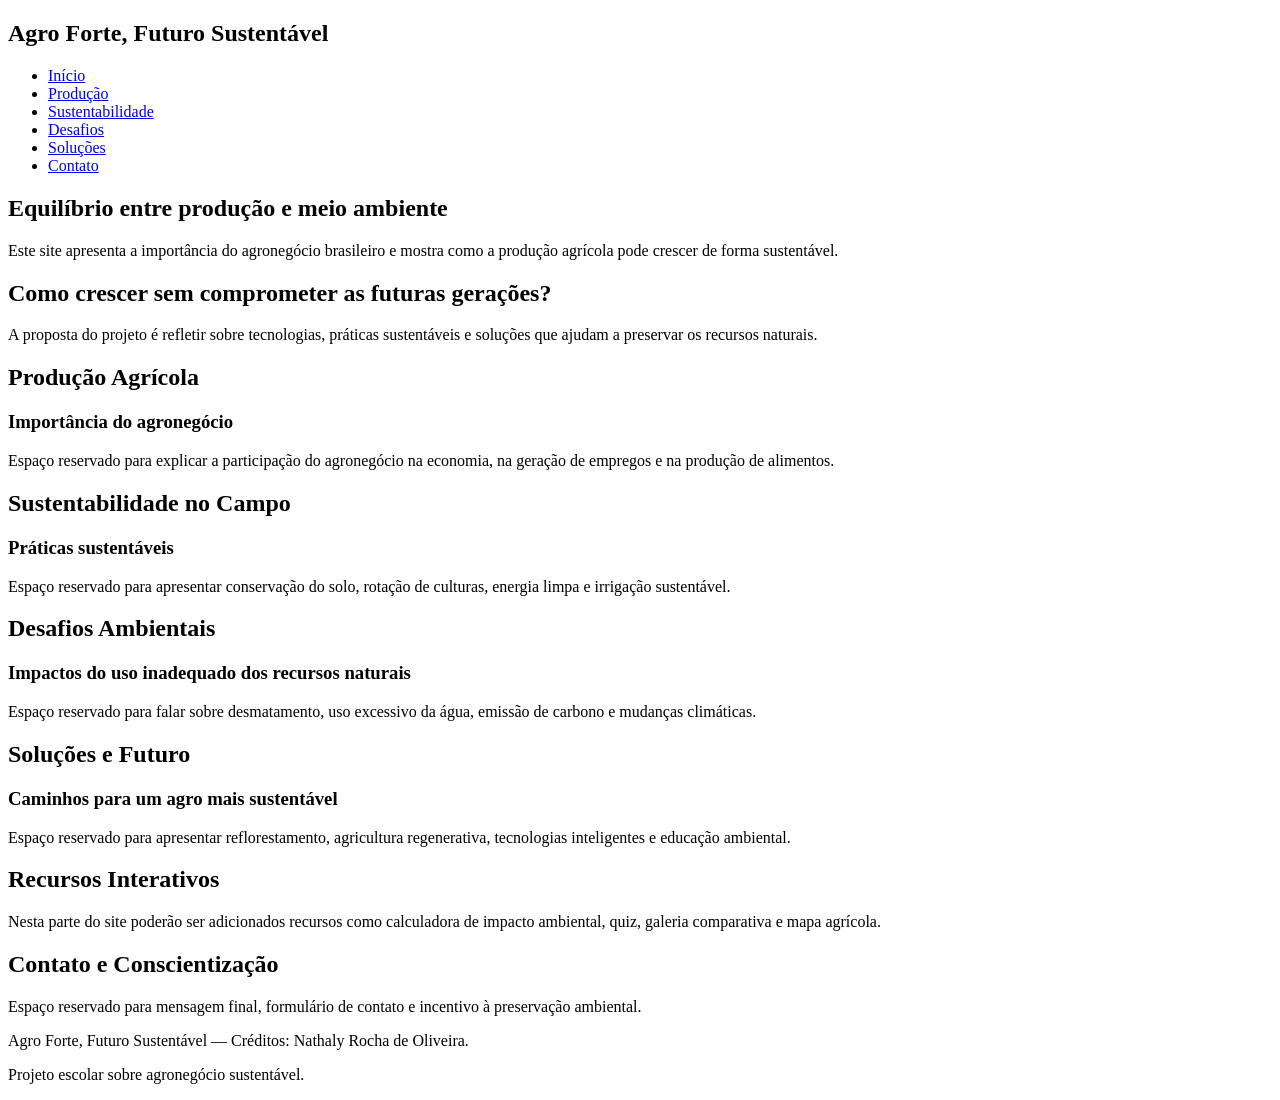
==== index.html @ 98f18064 "Projeto Agrinho 2026" ====
<!DOCTYPE html>
<html lang="pt-BR">
<head>
  <meta charset="UTF-8" />
  <meta name="viewport" content="width=device-width, initial-scale=1.0" />
  <meta name="description" content="Site educativo sobre agronegócio sustentável, produção agrícola e preservação ambiental." />
  <title>Agro Forte, Futuro Sustentável</title>
</head>
<body>
  <header>
    <nav>
      <h1>Agro Forte, Futuro Sustentável</h1>

      <ul>
        <li><a href="#inicio">Início</a></li>
        <li><a href="#producao">Produção</a></li>
        <li><a href="#sustentabilidade">Sustentabilidade</a></li>
        <li><a href="#desafios">Desafios</a></li>
        <li><a href="#solucoes">Soluções</a></li>
        <li><a href="#contato">Contato</a></li>
      </ul>
    </nav>
  </header>

  <main>
    <section id="inicio">
      <h2>Equilíbrio entre produção e meio ambiente</h2>
      <p>
        Este site apresenta a importância do agronegócio brasileiro e mostra como a produção agrícola pode crescer de forma sustentável.
      </p>
    </section>

    <section id="pergunta-norteadora">
      <h2>Como crescer sem comprometer as futuras gerações?</h2>
      <p>
        A proposta do projeto é refletir sobre tecnologias, práticas sustentáveis e soluções que ajudam a preservar os recursos naturais.
      </p>
    </section>

    <section id="producao">
      <h2>Produção Agrícola</h2>
      <article>
        <h3>Importância do agronegócio</h3>
        <p>
          Espaço reservado para explicar a participação do agronegócio na economia, na geração de empregos e na produção de alimentos.
        </p>
      </article>
    </section>

    <section id="sustentabilidade">
      <h2>Sustentabilidade no Campo</h2>
      <article>
        <h3>Práticas sustentáveis</h3>
        <p>
          Espaço reservado para apresentar conservação do solo, rotação de culturas, energia limpa e irrigação sustentável.
        </p>
      </article>
    </section>

    <section id="desafios">
      <h2>Desafios Ambientais</h2>
      <article>
        <h3>Impactos do uso inadequado dos recursos naturais</h3>
        <p>
          Espaço reservado para falar sobre desmatamento, uso excessivo da água, emissão de carbono e mudanças climáticas.
        </p>
      </article>
    </section>

    <section id="solucoes">
      <h2>Soluções e Futuro</h2>
      <article>
        <h3>Caminhos para um agro mais sustentável</h3>
        <p>
          Espaço reservado para apresentar reflorestamento, agricultura regenerativa, tecnologias inteligentes e educação ambiental.
        </p>
      </article>
    </section>

    <section id="interatividade">
      <h2>Recursos Interativos</h2>
      <p>
        Nesta parte do site poderão ser adicionados recursos como calculadora de impacto ambiental, quiz, galeria comparativa e mapa agrícola.
      </p>
    </section>

    <section id="contato">
      <h2>Contato e Conscientização</h2>
      <p>
        Espaço reservado para mensagem final, formulário de contato e incentivo à preservação ambiental.
      </p>
    </section>
  </main>

  <footer>
    <p>Agro Forte, Futuro Sustentável — Créditos: Nathaly Rocha de Oliveira.</p>
    <p>Projeto escolar sobre agronegócio sustentável.</p>
  </footer>
</body>
</html>
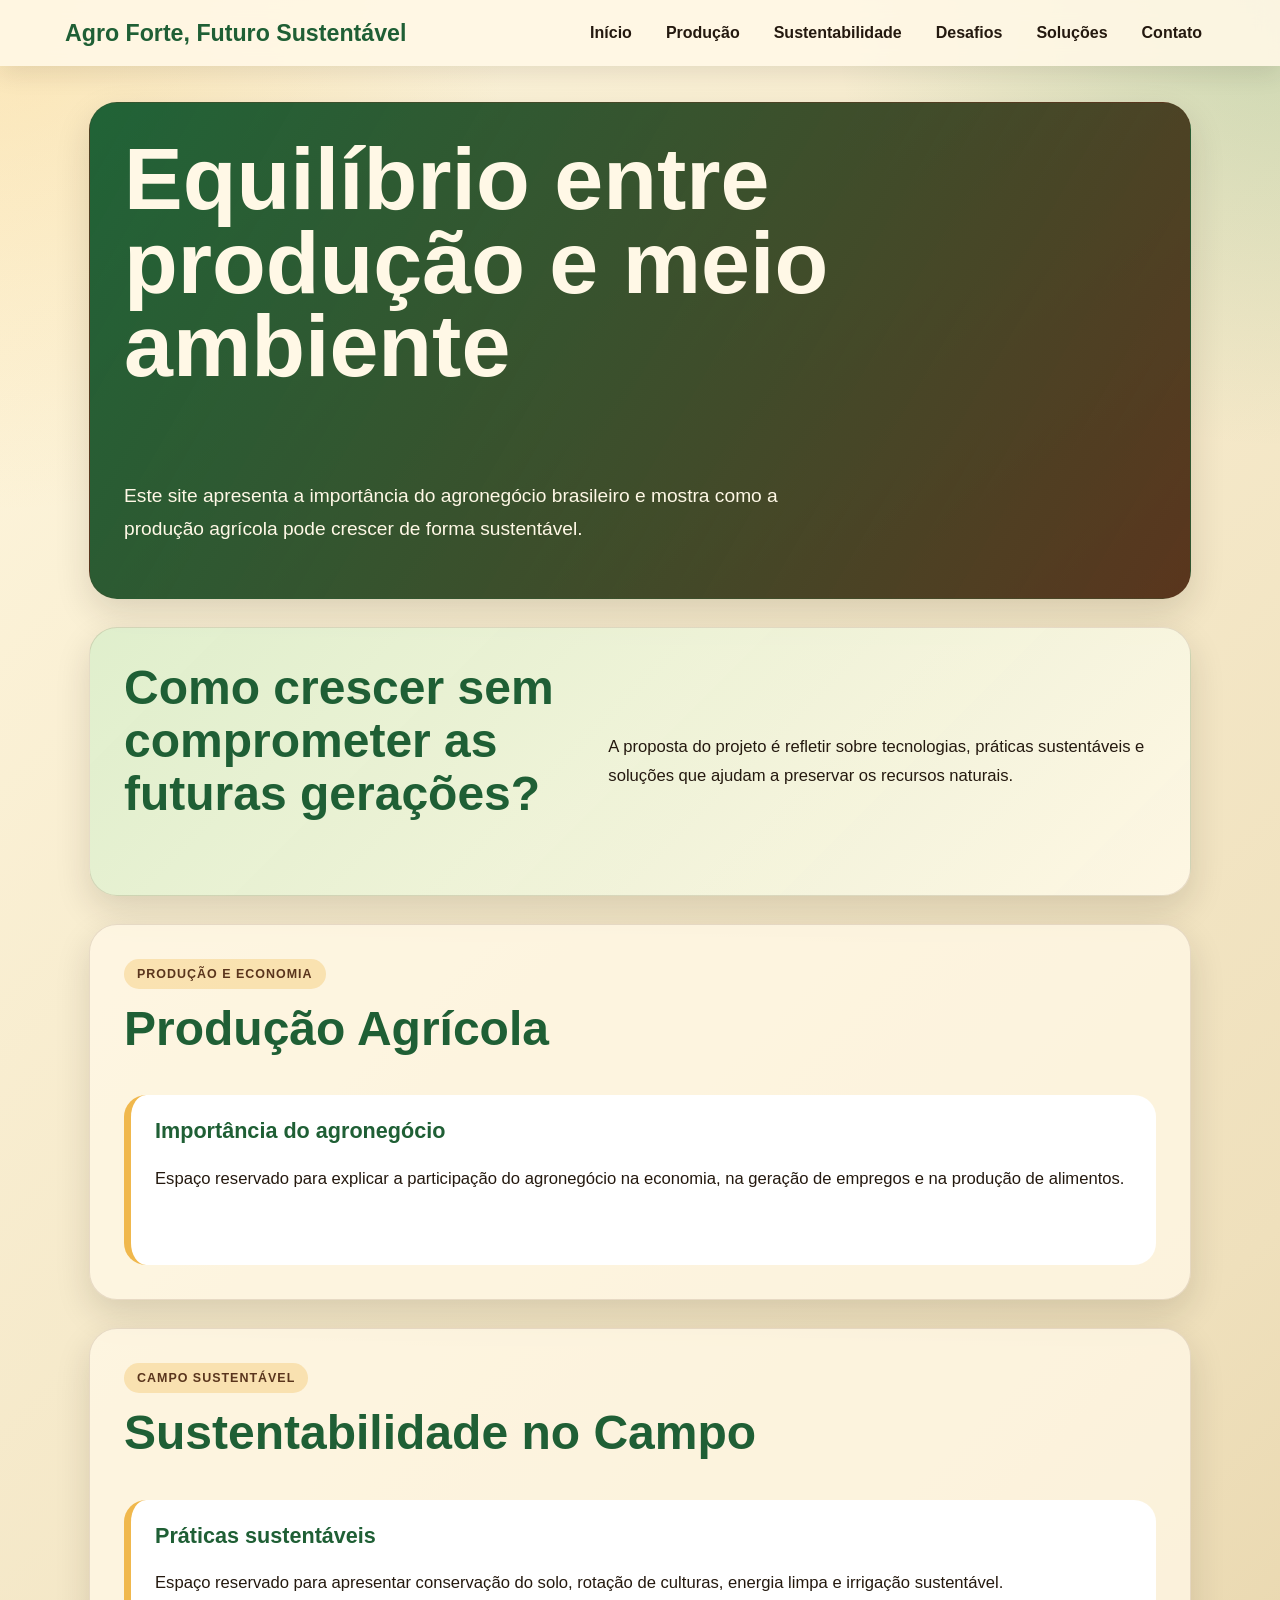
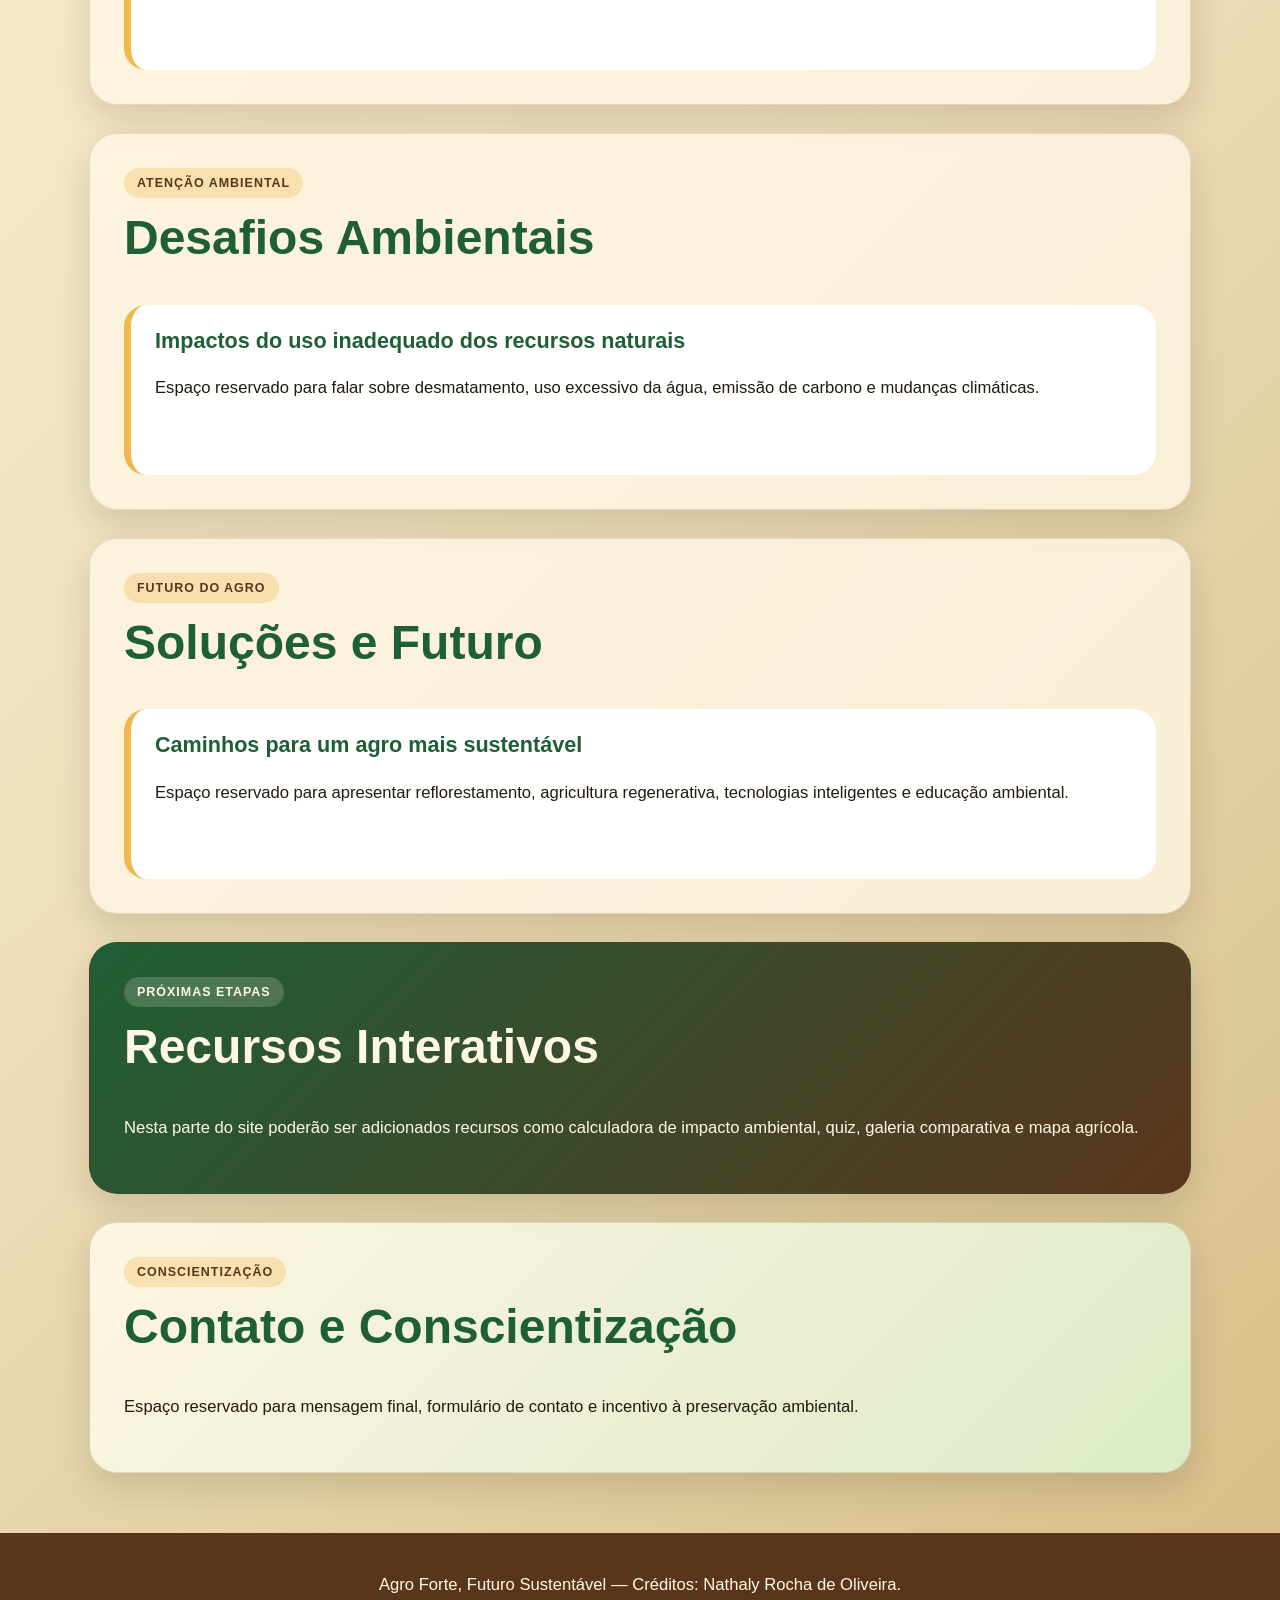
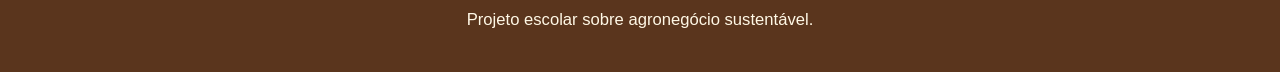
==== commit f03a9bd8: "Projeto Agrinho 2026" ====
--- a/index.html
+++ b/index.html
@@ -5,6 +5,7 @@
   <meta name="viewport" content="width=device-width, initial-scale=1.0" />
   <meta name="description" content="Site educativo sobre agronegócio sustentável, produção agrícola e preservação ambiental." />
   <title>Agro Forte, Futuro Sustentável</title>
+  <link rel="stylesheet" href="style.css" />
 </head>
 <body>
   <header>
--- a/style.css
+++ b/style.css
@@ -0,0 +1,310 @@
+* {
+  box-sizing: border-box;
+}
+
+:root {
+  --verde-escuro: #1f5f35;
+  --verde: #2f8f4e;
+  --verde-claro: #dceecb;
+  --marrom: #5a351d;
+  --terra: #d8bd88;
+  --amarelo: #f0b84d;
+  --creme: #fff8e6;
+  --texto: #24190f;
+  --branco: #ffffff;
+  --sombra: 0 14px 35px rgba(36, 25, 15, 0.14);
+}
+
+html {
+  scroll-behavior: smooth;
+}
+
+body {
+  margin: 0;
+  color: var(--texto);
+  font-family: Arial, Helvetica, sans-serif;
+  background:
+    radial-gradient(circle at top left, rgba(240, 184, 77, 0.28), transparent 32rem),
+    radial-gradient(circle at top right, rgba(47, 143, 78, 0.22), transparent 28rem),
+    linear-gradient(135deg, #fff7df 0%, #efe0bc 55%, #d7bd86 100%);
+}
+
+header {
+  position: sticky;
+  top: 0;
+  z-index: 10;
+  padding: 14px 24px;
+  background: rgba(255, 248, 230, 0.9);
+  backdrop-filter: blur(10px);
+  box-shadow: 0 8px 24px rgba(36, 25, 15, 0.1);
+}
+
+nav {
+  max-width: 1150px;
+  margin: 0 auto;
+  display: flex;
+  align-items: center;
+  justify-content: space-between;
+  gap: 24px;
+}
+
+nav h1 {
+  margin: 0;
+  color: var(--verde-escuro);
+  font-size: 1.45rem;
+}
+
+nav ul {
+  display: flex;
+  flex-wrap: wrap;
+  justify-content: flex-end;
+  gap: 8px;
+  margin: 0;
+  padding: 0;
+  list-style: none;
+}
+
+nav a {
+  display: inline-block;
+  padding: 10px 13px;
+  color: var(--texto);
+  text-decoration: none;
+  font-weight: 700;
+  border-radius: 999px;
+  transition: 0.2s ease;
+}
+
+nav a:hover,
+nav a:focus {
+  color: var(--creme);
+  background: var(--verde-escuro);
+}
+
+main {
+  max-width: 1150px;
+  margin: 0 auto;
+  padding: 36px 24px 0;
+}
+
+section {
+  margin-bottom: 28px;
+  padding: 34px;
+  border: 1px solid rgba(90, 53, 29, 0.14);
+  border-radius: 28px;
+  background: rgba(255, 248, 230, 0.78);
+  box-shadow: var(--sombra);
+}
+
+section:first-child {
+  min-height: 430px;
+  display: grid;
+  align-content: center;
+  color: var(--creme);
+  background:
+    linear-gradient(120deg, rgba(31, 95, 53, 0.92), rgba(90, 53, 29, 0.75)),
+    linear-gradient(135deg, var(--verde), var(--marrom));
+  overflow: hidden;
+}
+
+section:first-child h2 {
+  max-width: 760px;
+  font-size: clamp(2.5rem, 7vw, 5.5rem);
+  line-height: 0.95;
+}
+
+section:first-child p {
+  max-width: 680px;
+  font-size: 1.2rem;
+}
+
+h2,
+h3 {
+  margin-top: 0;
+  color: var(--verde-escuro);
+  line-height: 1.1;
+}
+
+section:first-child h2,
+section:first-child h3 {
+  color: var(--creme);
+}
+
+h2 {
+  font-size: clamp(1.8rem, 4vw, 3rem);
+}
+
+h3 {
+  font-size: 1.35rem;
+}
+
+p {
+  line-height: 1.7;
+  font-size: 1.04rem;
+}
+
+article {
+  margin-top: 18px;
+  padding: 24px;
+  border-left: 7px solid var(--amarelo);
+  border-radius: 22px;
+  background: var(--branco);
+}
+
+#pergunta-norteadora {
+  display: grid;
+  grid-template-columns: 1fr 1.2fr;
+  gap: 28px;
+  align-items: center;
+  background: linear-gradient(135deg, rgba(220, 238, 203, 0.9), rgba(255, 248, 230, 0.92));
+}
+
+#producao,
+#sustentabilidade,
+#desafios,
+#solucoes,
+#interatividade,
+#contato {
+  position: relative;
+}
+
+#producao::before,
+#sustentabilidade::before,
+#desafios::before,
+#solucoes::before,
+#interatividade::before,
+#contato::before {
+  display: inline-block;
+  margin-bottom: 14px;
+  padding: 8px 13px;
+  color: var(--marrom);
+  background: rgba(240, 184, 77, 0.32);
+  border-radius: 999px;
+  font-size: 0.78rem;
+  font-weight: 800;
+  letter-spacing: 0.08em;
+  text-transform: uppercase;
+}
+
+#producao::before {
+  content: 'Produção e economia';
+}
+
+#sustentabilidade::before {
+  content: 'Campo sustentável';
+}
+
+#desafios::before {
+  content: 'Atenção ambiental';
+}
+
+#solucoes::before {
+  content: 'Futuro do agro';
+}
+
+#interatividade::before {
+  content: 'Próximas etapas';
+}
+
+#contato::before {
+  content: 'Conscientização';
+}
+
+#producao article,
+#sustentabilidade article,
+#desafios article,
+#solucoes article {
+  min-height: 170px;
+  transition: transform 0.2s ease, box-shadow 0.2s ease;
+}
+
+#producao article:hover,
+#sustentabilidade article:hover,
+#desafios article:hover,
+#solucoes article:hover {
+  transform: translateY(-5px);
+  box-shadow: 0 14px 28px rgba(36, 25, 15, 0.12);
+}
+
+#interatividade {
+  color: var(--creme);
+  background: linear-gradient(135deg, var(--verde-escuro), var(--marrom));
+}
+
+#interatividade h2,
+#interatividade::before {
+  color: var(--creme);
+}
+
+#interatividade::before {
+  background: rgba(255, 248, 230, 0.18);
+}
+
+#contato {
+  background: linear-gradient(135deg, rgba(255, 248, 230, 0.92), rgba(220, 238, 203, 0.92));
+}
+
+footer {
+  margin-top: 60px;
+  padding: 32px 20px;
+  color: var(--creme);
+  text-align: center;
+  background: var(--marrom);
+}
+
+footer p {
+  margin: 6px 0;
+}
+
+@media (max-width: 820px) {
+  header {
+    position: static;
+  }
+
+  nav {
+    align-items: flex-start;
+    flex-direction: column;
+  }
+
+  nav ul {
+    justify-content: flex-start;
+  }
+
+  main {
+    padding-inline: 16px;
+  }
+
+  section,
+  article {
+    padding: 24px;
+  }
+
+  #pergunta-norteadora {
+    grid-template-columns: 1fr;
+  }
+}
+
+@media (max-width: 520px) {
+  nav h1 {
+    font-size: 1.25rem;
+  }
+
+  nav ul {
+    display: grid;
+    width: 100%;
+    grid-template-columns: 1fr 1fr;
+  }
+
+  nav a {
+    width: 100%;
+    text-align: center;
+    background: rgba(47, 143, 78, 0.1);
+  }
+
+  section:first-child {
+    min-height: 360px;
+  }
+
+  section:first-child h2 {
+    font-size: 2.4rem;
+  }
+}
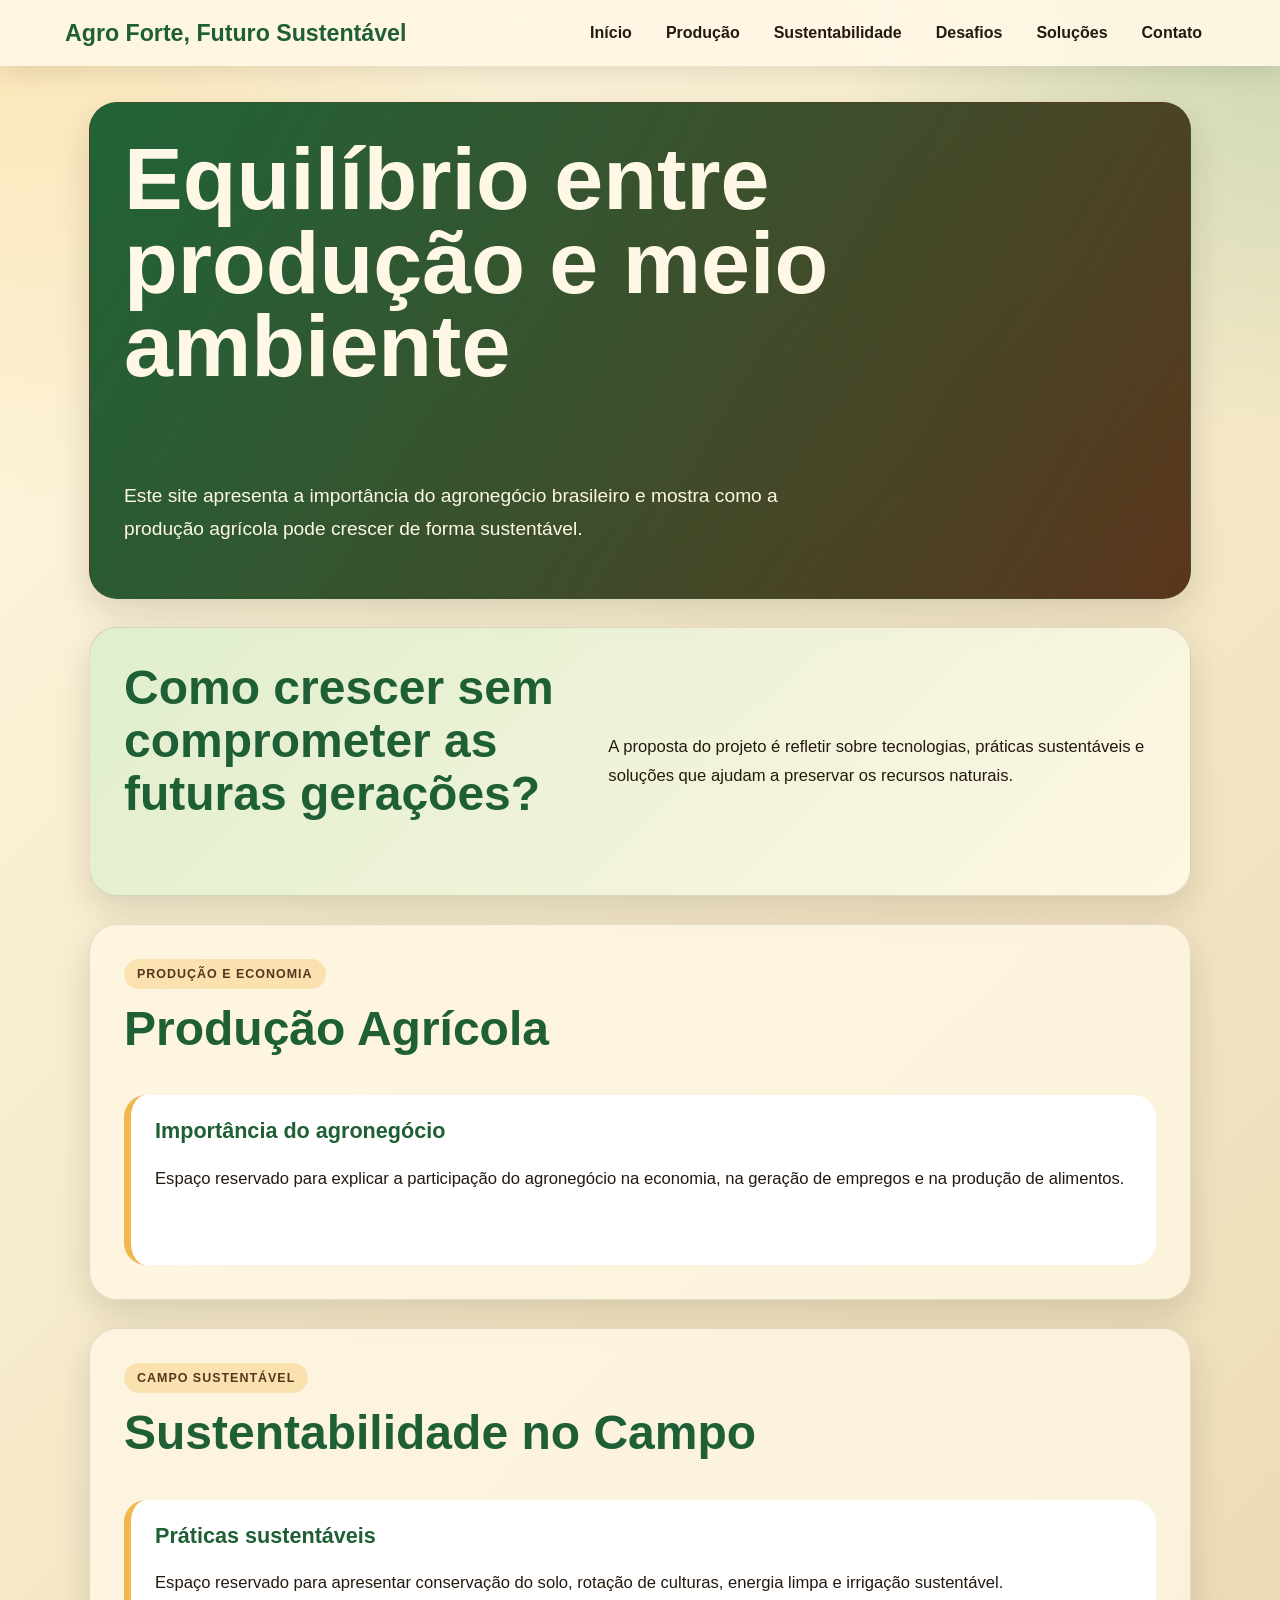
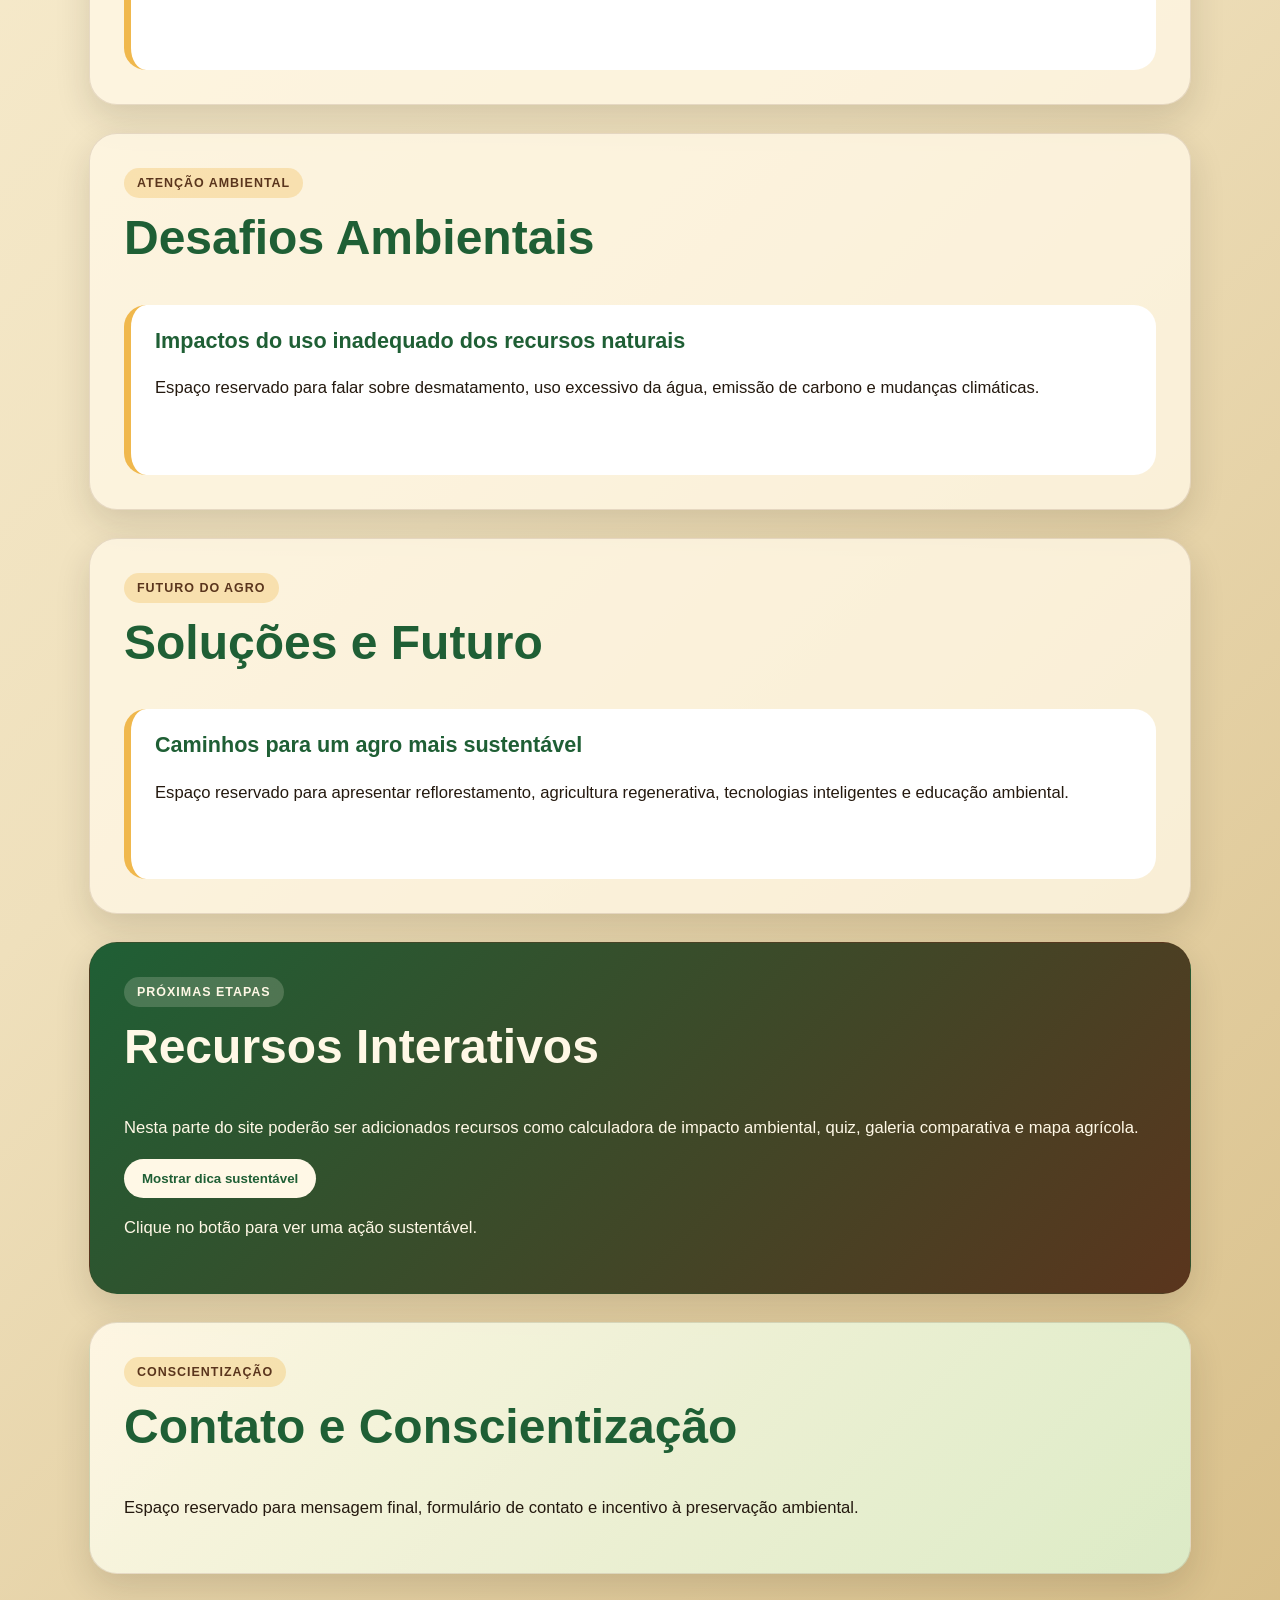
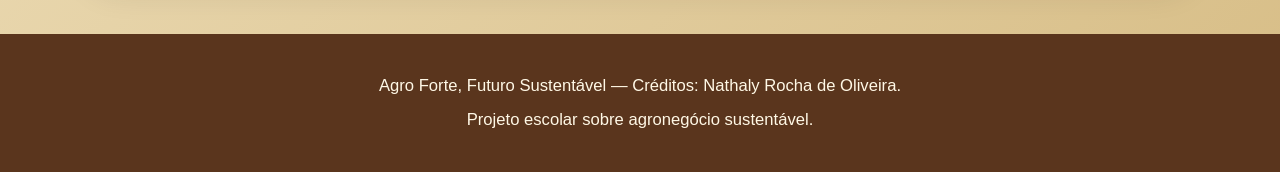
==== commit 3d8b6229: "Projeto Agrinho 2026" ====
--- a/index.html
+++ b/index.html
@@ -97,5 +97,6 @@
     <p>Agro Forte, Futuro Sustentável — Créditos: Nathaly Rocha de Oliveira.</p>
     <p>Projeto escolar sobre agronegócio sustentável.</p>
   </footer>
+  <script src="script.js"></script>
 </body>
 </html>
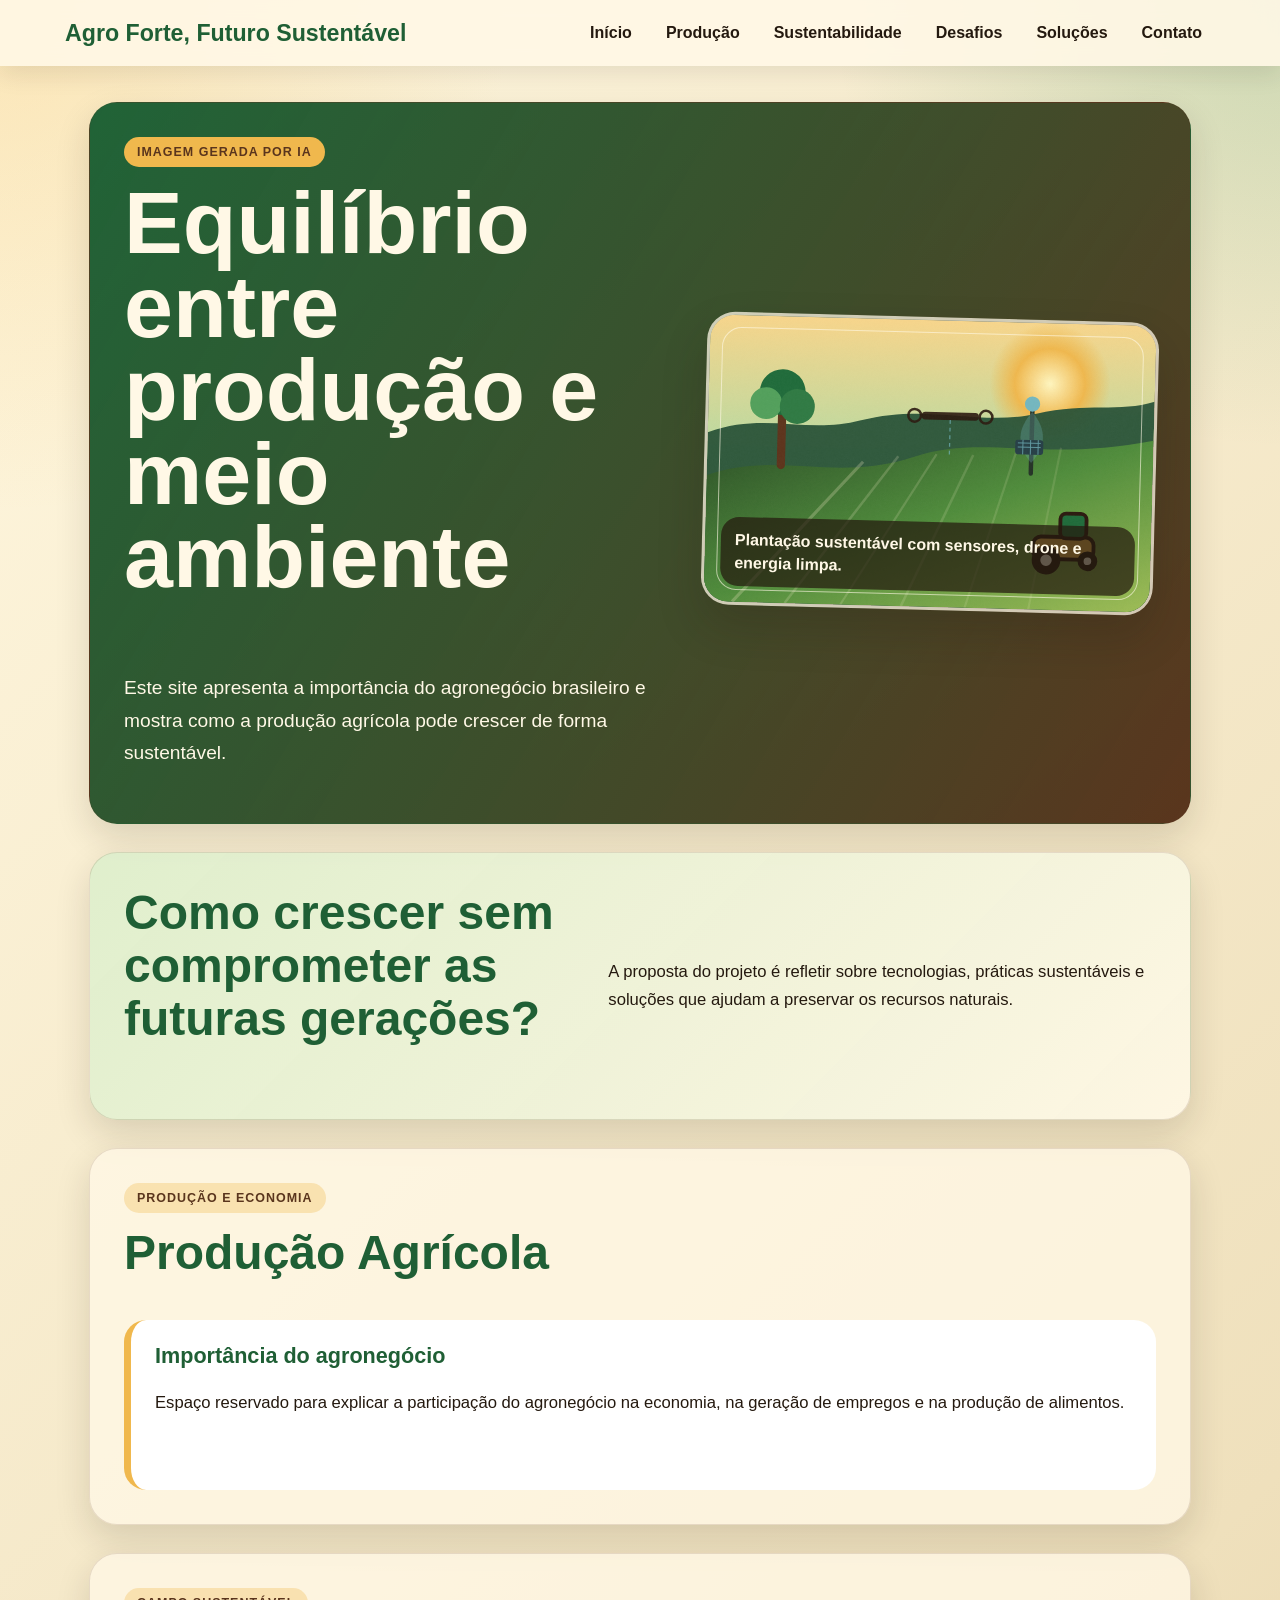
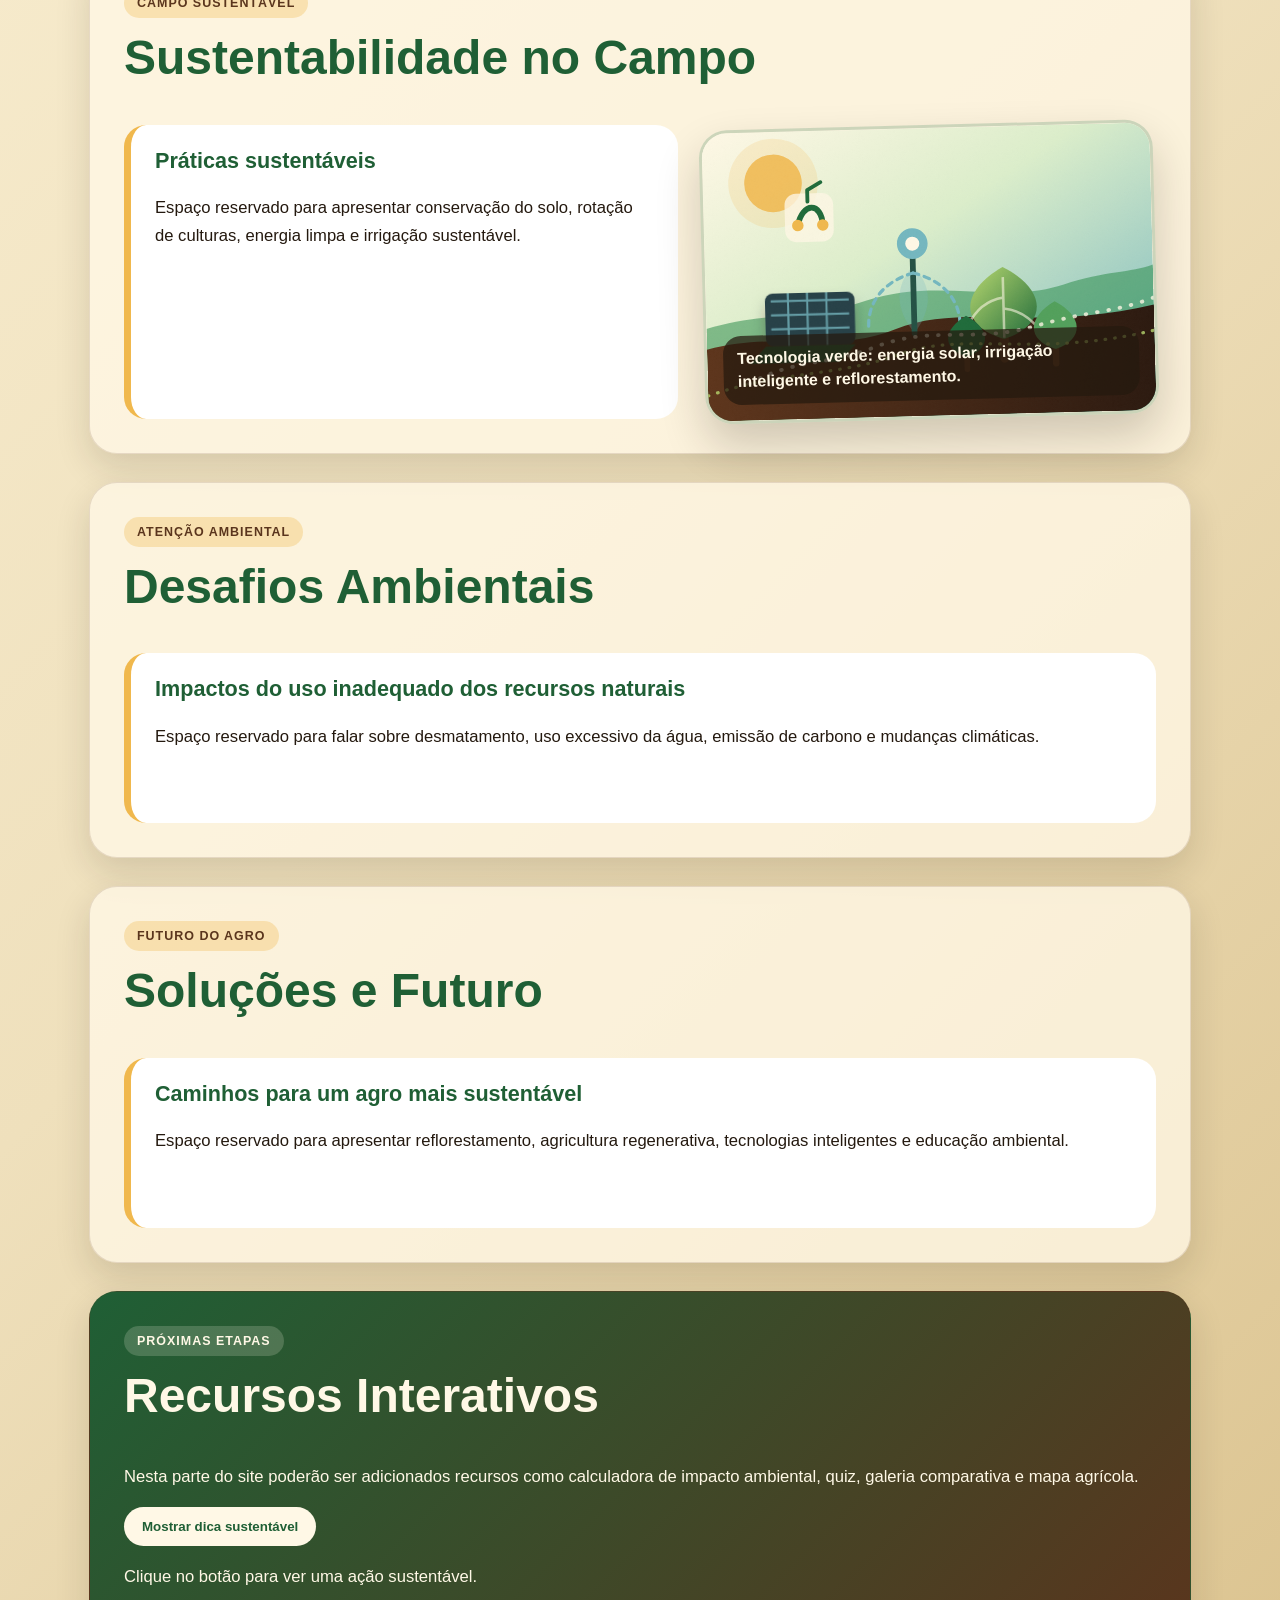
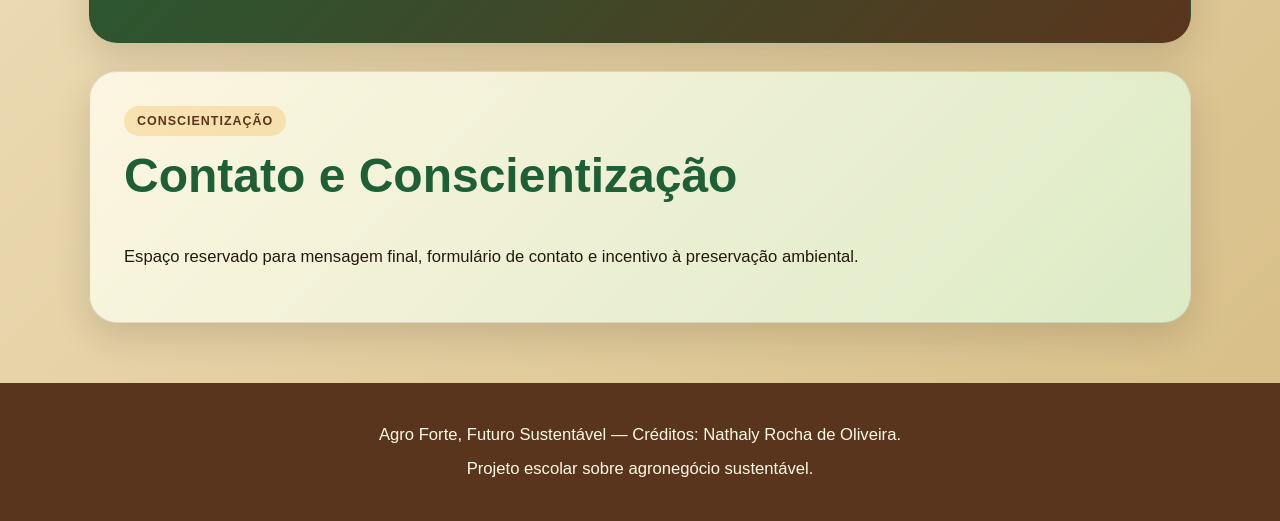
==== commit a89d68a0: "Projeto Agrinho 2026" ====
--- a/index.html
+++ b/index.html
@@ -25,10 +25,17 @@
 
   <main>
     <section id="inicio">
-      <h2>Equilíbrio entre produção e meio ambiente</h2>
-      <p>
-        Este site apresenta a importância do agronegócio brasileiro e mostra como a produção agrícola pode crescer de forma sustentável.
-      </p>
+      <div class="texto-hero">
+        <span class="etiqueta">Imagem gerada por IA</span>
+        <h2>Equilíbrio entre produção e meio ambiente</h2>
+        <p>
+          Este site apresenta a importância do agronegócio brasileiro e mostra como a produção agrícola pode crescer de forma sustentável.
+        </p>
+      </div>
+      <figure class="imagem-ia destaque" data-ai-image="campo">
+        <img src="assets/agro-sustentavel-ia.svg" alt="Ilustração gerada por IA de uma plantação sustentável com tecnologia no campo" />
+        <figcaption>Plantação sustentável com sensores, drone e energia limpa.</figcaption>
+      </figure>
     </section>
 
     <section id="pergunta-norteadora">
@@ -50,12 +57,18 @@
 
     <section id="sustentabilidade">
       <h2>Sustentabilidade no Campo</h2>
-      <article>
-        <h3>Práticas sustentáveis</h3>
-        <p>
-          Espaço reservado para apresentar conservação do solo, rotação de culturas, energia limpa e irrigação sustentável.
-        </p>
-      </article>
+      <div class="conteudo-com-imagem">
+        <article>
+          <h3>Práticas sustentáveis</h3>
+          <p>
+            Espaço reservado para apresentar conservação do solo, rotação de culturas, energia limpa e irrigação sustentável.
+          </p>
+        </article>
+        <figure class="imagem-ia" data-ai-image="tecnologia">
+          <img src="assets/tecnologia-verde-ia.svg" alt="Ilustração gerada por IA sobre tecnologia verde, energia solar e reflorestamento" />
+          <figcaption>Tecnologia verde: energia solar, irrigação inteligente e reflorestamento.</figcaption>
+        </figure>
+      </div>
     </section>
 
     <section id="desafios">
--- a/style.css
+++ b/style.css
@@ -98,7 +98,9 @@
 section:first-child {
   min-height: 430px;
   display: grid;
-  align-content: center;
+  grid-template-columns: minmax(0, 1fr) minmax(280px, 0.82fr);
+  align-items: center;
+  gap: 28px;
   color: var(--creme);
   background:
     linear-gradient(120deg, rgba(31, 95, 53, 0.92), rgba(90, 53, 29, 0.75)),
@@ -243,6 +245,93 @@
   background: linear-gradient(135deg, rgba(255, 248, 230, 0.92), rgba(220, 238, 203, 0.92));
 }
 
+.etiqueta {
+  display: inline-block;
+  margin-bottom: 14px;
+  padding: 8px 13px;
+  color: var(--marrom);
+  background: var(--amarelo);
+  border-radius: 999px;
+  font-size: 0.78rem;
+  font-weight: 800;
+  letter-spacing: 0.08em;
+  text-transform: uppercase;
+}
+
+.imagem-ia {
+  position: relative;
+  margin: 0;
+  overflow: hidden;
+  border: 3px solid rgba(255, 248, 230, 0.55);
+  border-radius: 28px;
+  background: rgba(255, 248, 230, 0.45);
+  box-shadow: 0 22px 45px rgba(36, 25, 15, 0.2);
+  transform: rotate(1.5deg);
+  transition: transform 0.25s ease, box-shadow 0.25s ease;
+}
+
+.imagem-ia:hover,
+.imagem-ia:focus-within {
+  transform: rotate(0deg) translateY(-5px);
+  box-shadow: 0 28px 55px rgba(36, 25, 15, 0.26);
+}
+
+.imagem-ia img {
+  display: block;
+  width: 100%;
+  min-height: 260px;
+  object-fit: cover;
+}
+
+.imagem-ia figcaption {
+  position: absolute;
+  left: 16px;
+  right: 16px;
+  bottom: 16px;
+  padding: 12px 14px;
+  color: var(--creme);
+  background: rgba(36, 25, 15, 0.72);
+  border-radius: 18px;
+  font-weight: 800;
+  line-height: 1.4;
+}
+
+.imagem-ia.destaque::before {
+  content: '';
+  position: absolute;
+  inset: 12px;
+  z-index: 1;
+  pointer-events: none;
+  border: 1px solid rgba(255, 248, 230, 0.62);
+  border-radius: 20px;
+}
+
+.conteudo-com-imagem {
+  display: grid;
+  grid-template-columns: 1fr minmax(260px, 0.82fr);
+  gap: 24px;
+  align-items: stretch;
+}
+
+.conteudo-com-imagem article {
+  margin-top: 0;
+}
+
+#sustentabilidade .imagem-ia {
+  border-color: rgba(31, 95, 53, 0.22);
+  transform: rotate(-1.5deg);
+}
+
+#sustentabilidade .imagem-ia:hover,
+#sustentabilidade .imagem-ia:focus-within {
+  transform: rotate(0deg) translateY(-5px);
+}
+
+.imagem-ia.realce-js {
+  outline: 4px solid rgba(240, 184, 77, 0.7);
+  outline-offset: 5px;
+}
+
 footer {
   margin-top: 60px;
   padding: 32px 20px;
@@ -278,7 +367,9 @@
     padding: 24px;
   }
 
-  #pergunta-norteadora {
+  #pergunta-norteadora,
+  section:first-child,
+  .conteudo-com-imagem {
     grid-template-columns: 1fr;
   }
 }
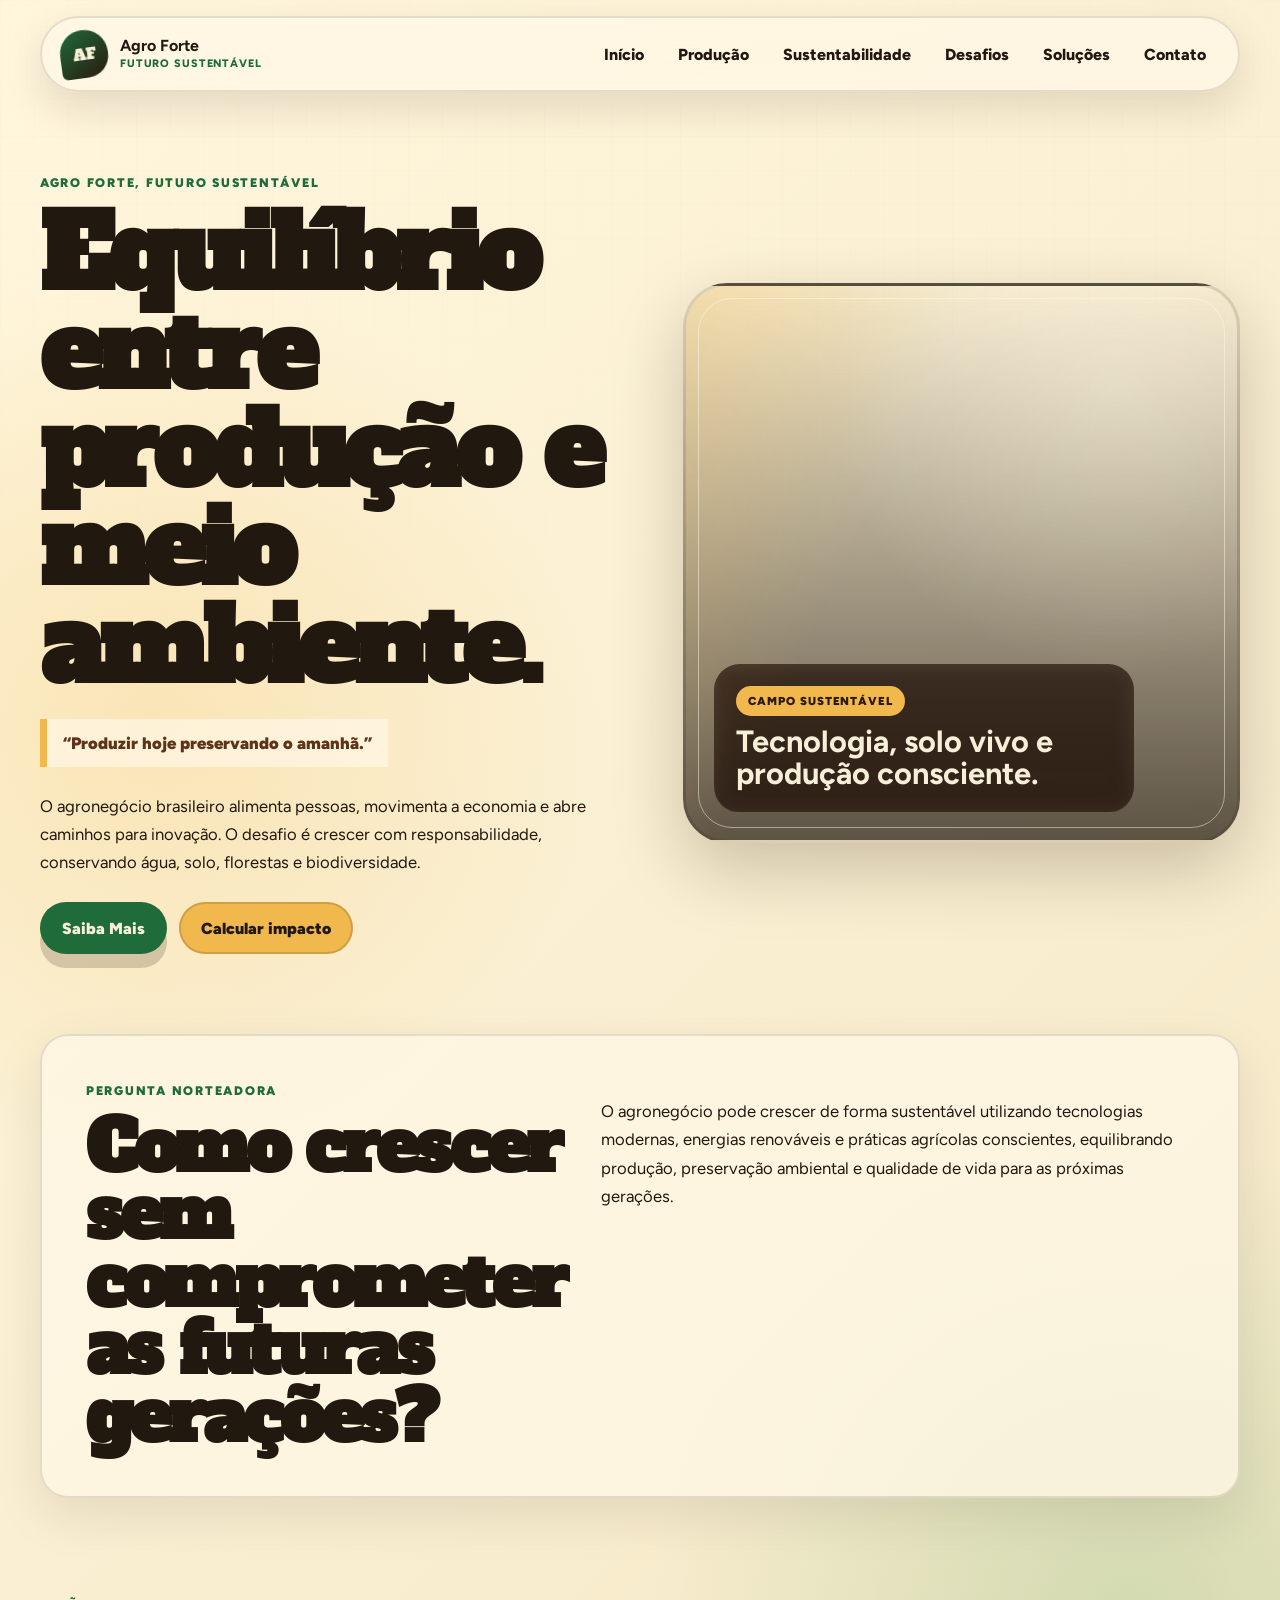
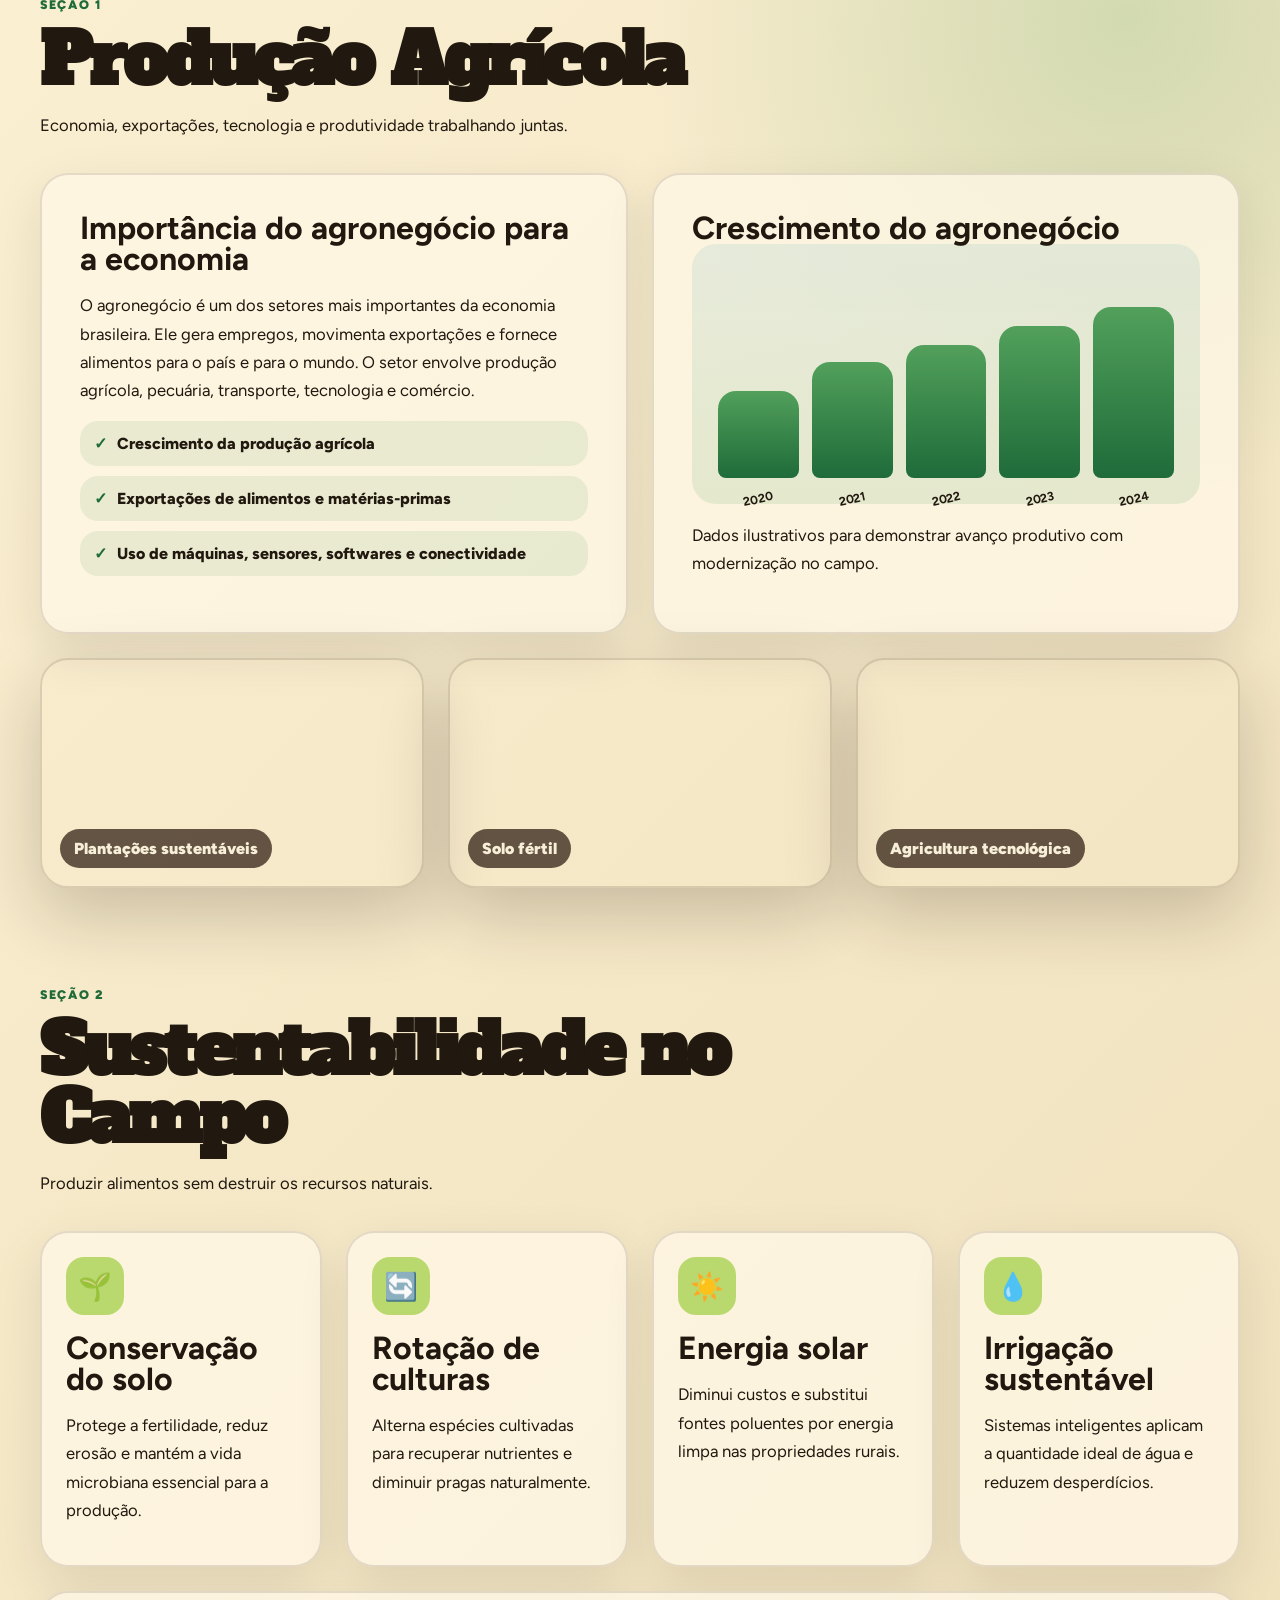
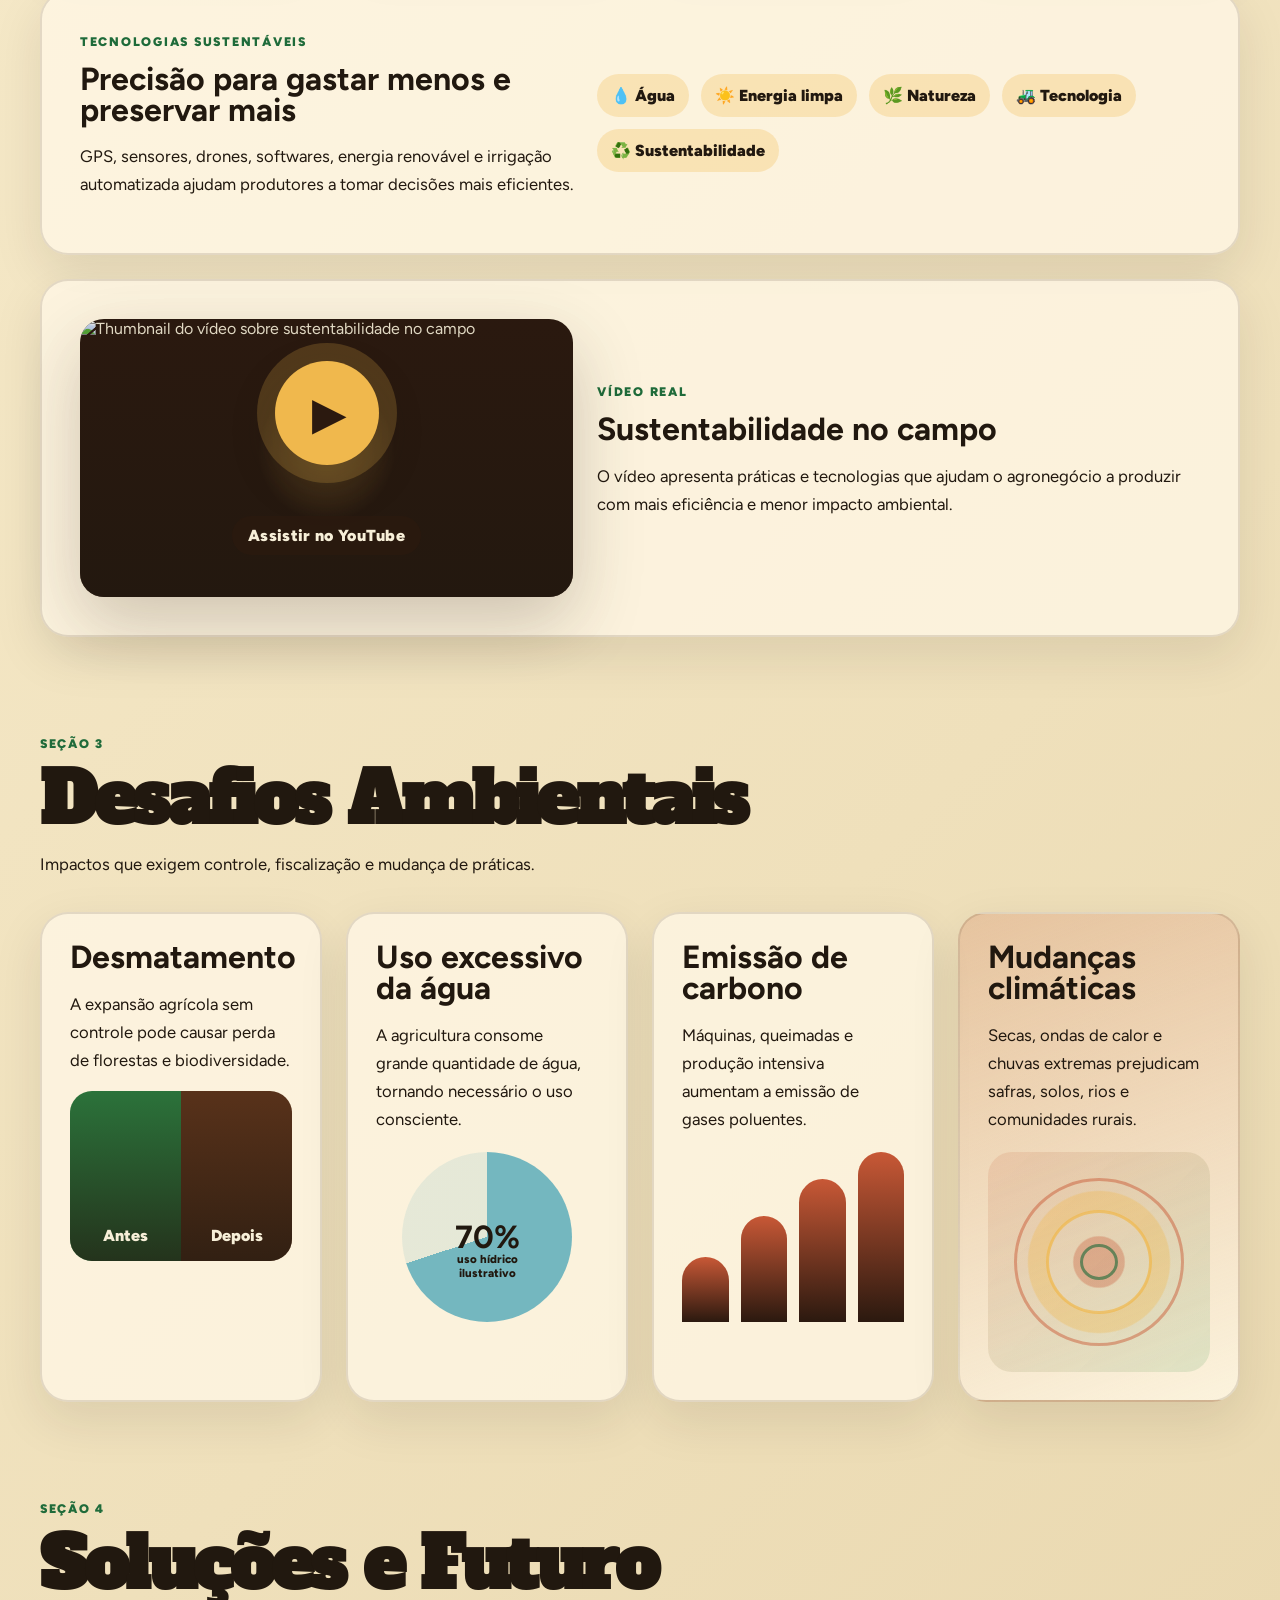
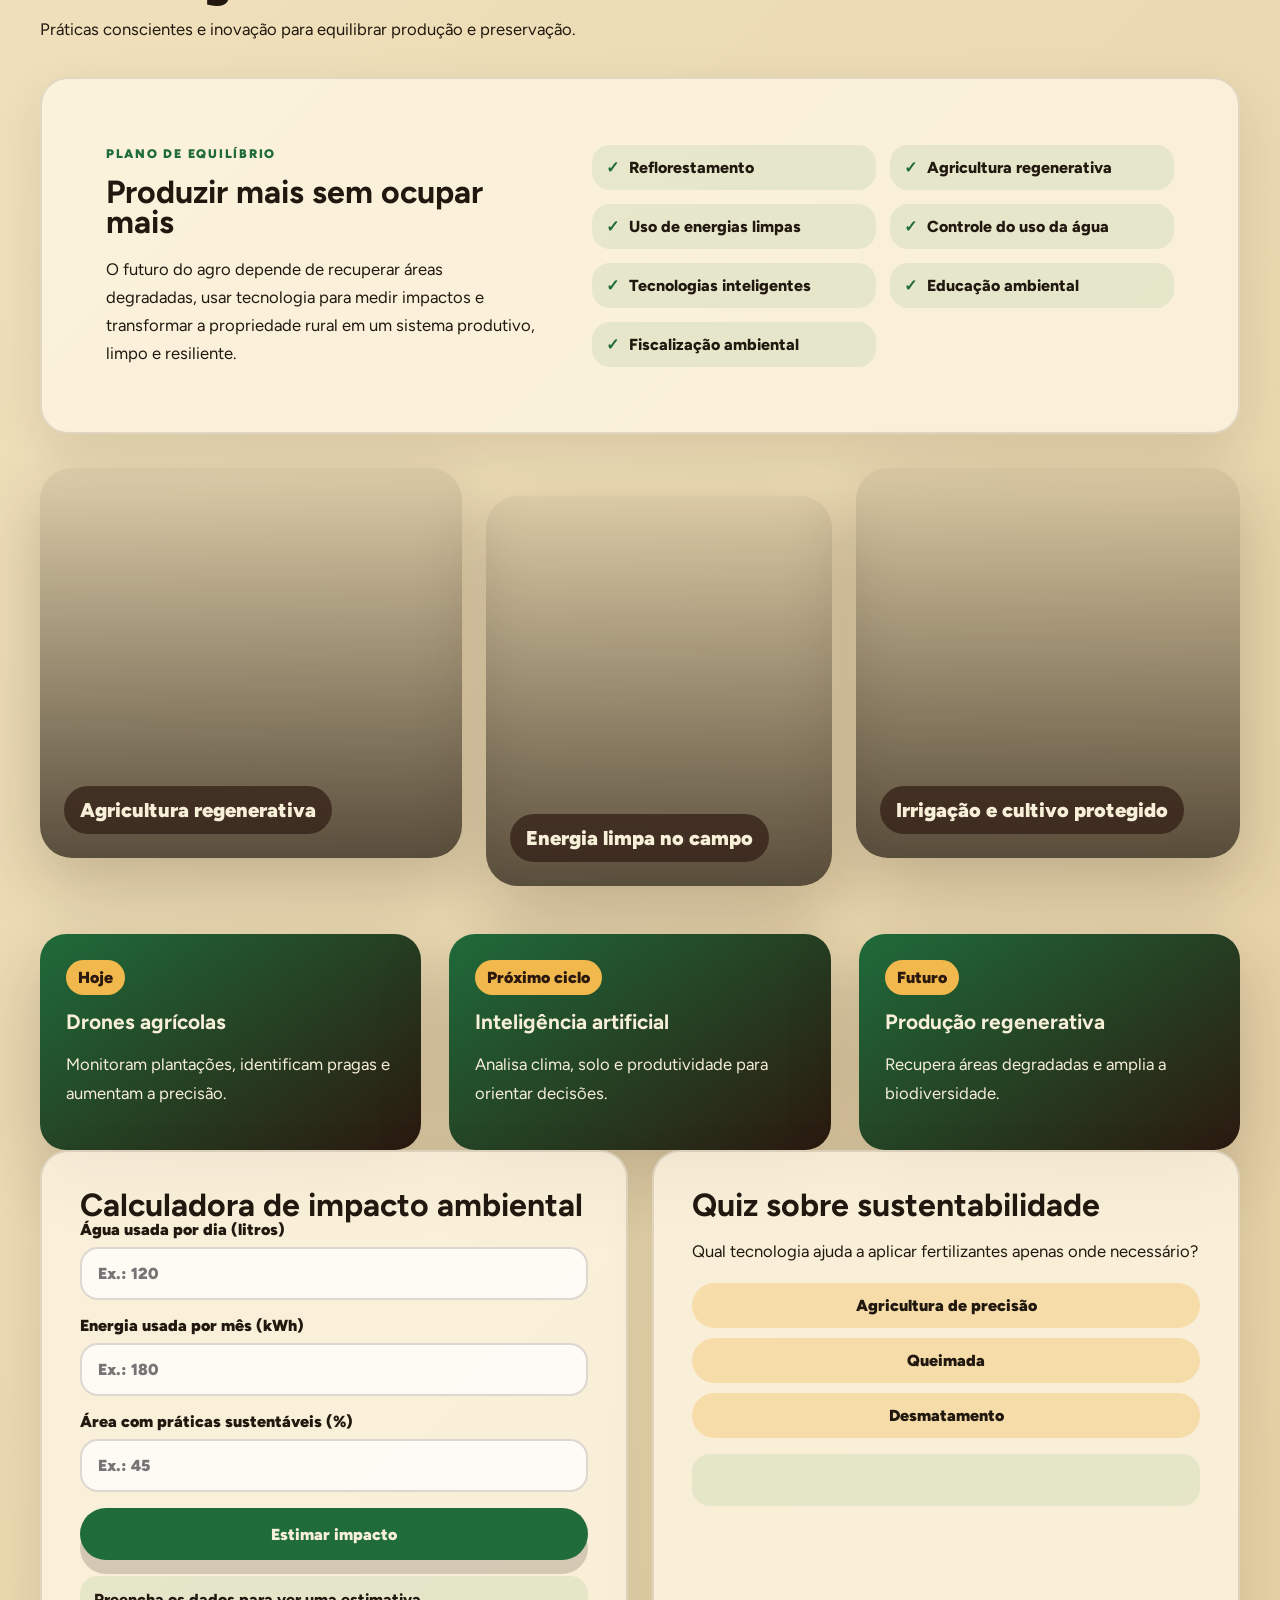
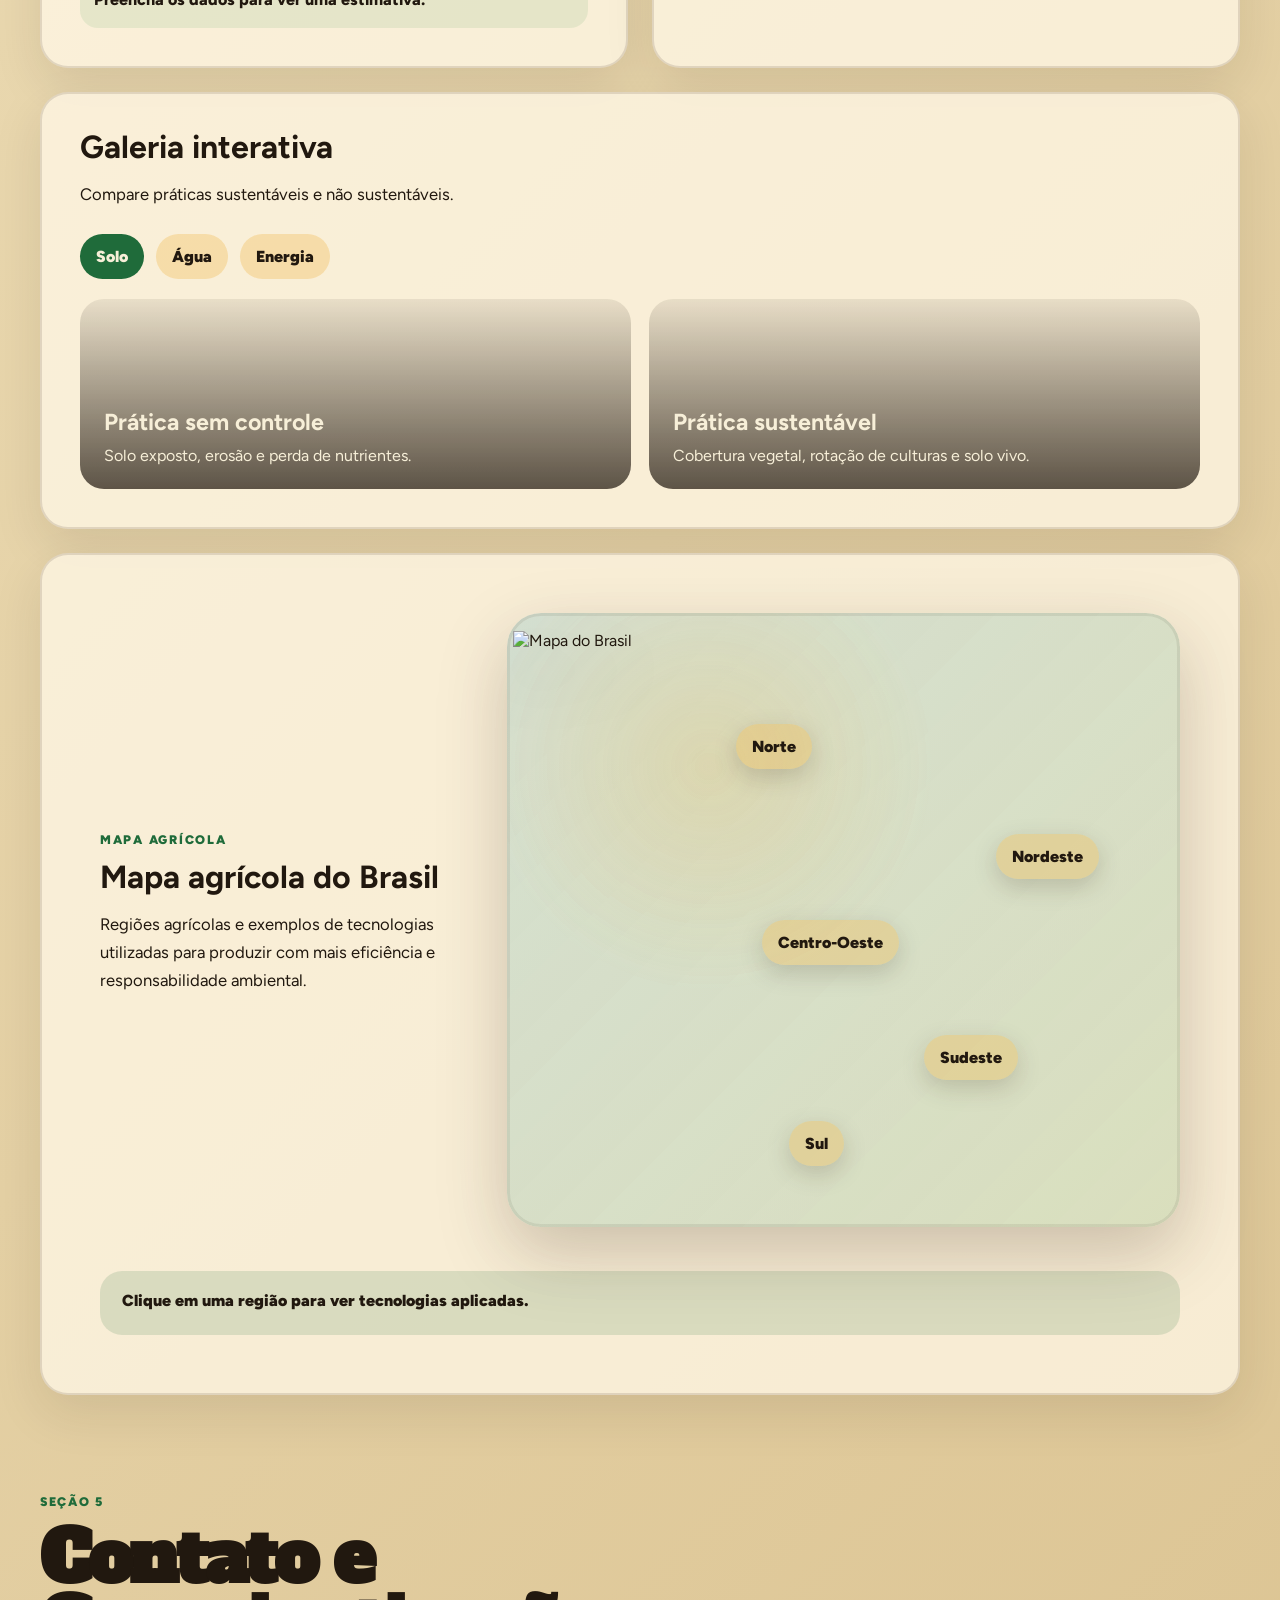
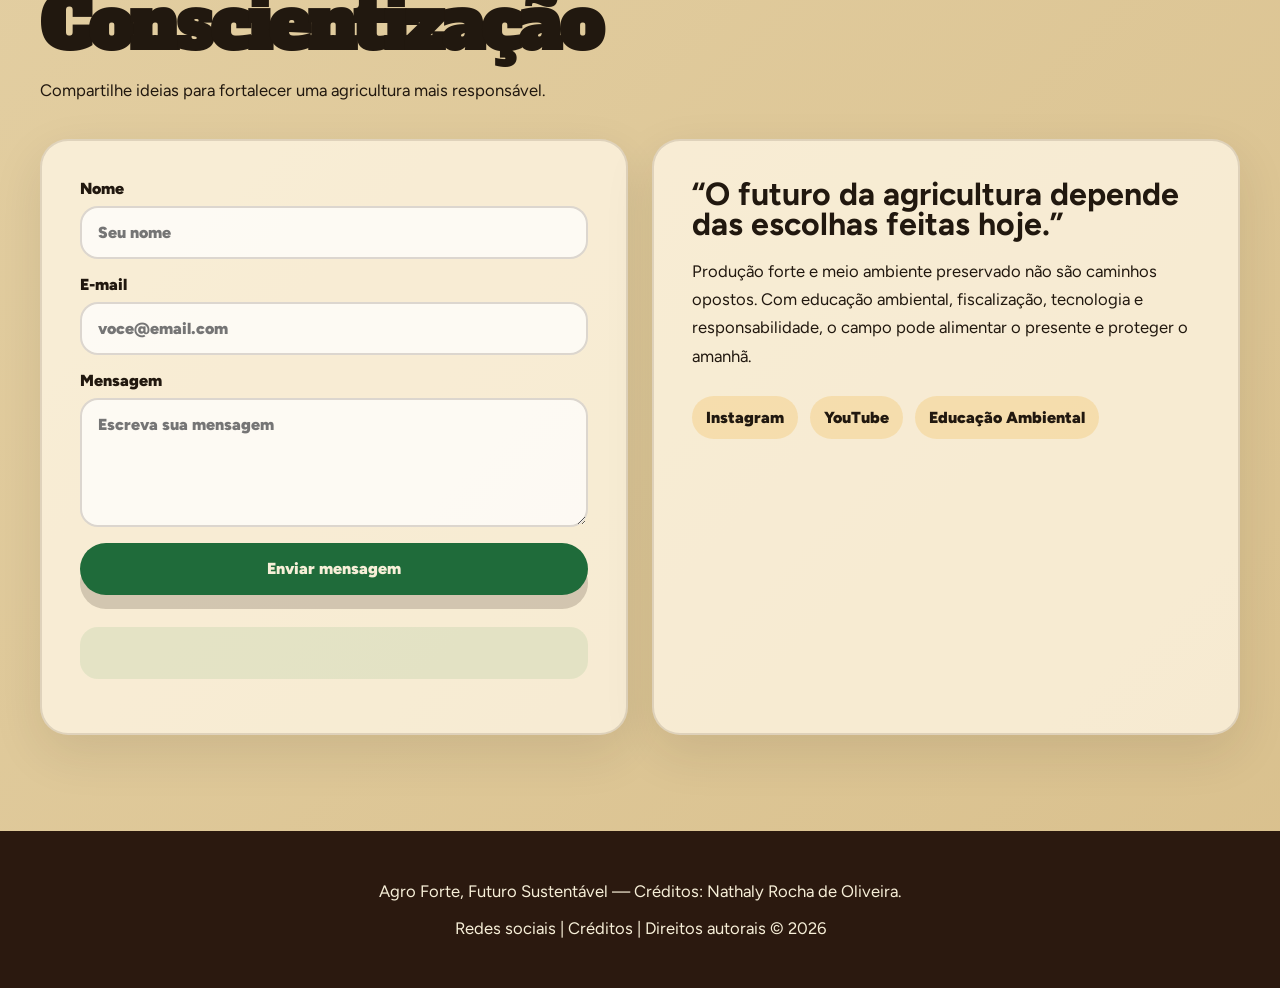
==== commit f1310b22: "Corrige erro no login" ====
--- a/index.html
+++ b/index.html
@@ -3,16 +3,31 @@
 <head>
   <meta charset="UTF-8" />
   <meta name="viewport" content="width=device-width, initial-scale=1.0" />
-  <meta name="description" content="Site educativo sobre agronegócio sustentável, produção agrícola e preservação ambiental." />
+  <meta name="description" content="Site educativo sobre agronegócio sustentável, tecnologias no campo, impactos ambientais e soluções para o futuro." />
   <title>Agro Forte, Futuro Sustentável</title>
-  <link rel="stylesheet" href="style.css" />
+  <link rel="stylesheet" href="styles.css" />
 </head>
 <body>
-  <header>
-    <nav>
-      <h1>Agro Forte, Futuro Sustentável</h1>
-
-      <ul>
+  <div class="grain" aria-hidden="true"></div>
+
+  <header class="site-header" id="topo">
+    <nav class="navbar" aria-label="Menu principal">
+      <a class="brand" href="#topo" aria-label="Agro Forte - página inicial">
+        <span class="brand-mark">AF</span>
+        <span>
+          <strong>Agro Forte</strong>
+          <small>Futuro Sustentável</small>
+        </span>
+      </a>
+
+      <button class="menu-toggle" type="button" aria-expanded="false" aria-controls="main-menu">
+        <span></span>
+        <span></span>
+        <span></span>
+        <span class="sr-only">Abrir menu</span>
+      </button>
+
+      <ul class="menu" id="main-menu">
         <li><a href="#inicio">Início</a></li>
         <li><a href="#producao">Produção</a></li>
         <li><a href="#sustentabilidade">Sustentabilidade</a></li>
@@ -24,92 +39,323 @@
   </header>
 
   <main>
-    <section id="inicio">
-      <div class="texto-hero">
-        <span class="etiqueta">Imagem gerada por IA</span>
-        <h2>Equilíbrio entre produção e meio ambiente</h2>
+    <section class="hero" id="inicio">
+      <div class="hero-copy reveal">
+        <p class="eyebrow">Agro forte, futuro sustentável</p>
+        <h1>Equilíbrio entre produção e meio ambiente.</h1>
+        <p class="slogan">“Produzir hoje preservando o amanhã.”</p>
         <p>
-          Este site apresenta a importância do agronegócio brasileiro e mostra como a produção agrícola pode crescer de forma sustentável.
+          O agronegócio brasileiro alimenta pessoas, movimenta a economia e abre caminhos para inovação. O desafio é crescer com responsabilidade, conservando água, solo, florestas e biodiversidade.
         </p>
-      </div>
-      <figure class="imagem-ia destaque" data-ai-image="campo">
-        <img src="assets/agro-sustentavel-ia.svg" alt="Ilustração gerada por IA de uma plantação sustentável com tecnologia no campo" />
-        <figcaption>Plantação sustentável com sensores, drone e energia limpa.</figcaption>
+        <div class="hero-actions">
+          <a class="btn primary" href="#sustentabilidade">Saiba Mais</a>
+          <a class="btn secondary" href="#calculadora">Calcular impacto</a>
+        </div>
+      </div>
+
+      <figure class="hero-visual hero-photo reveal" aria-label="Imagem real de plantação sustentável ao pôr do sol">
+        <figcaption>
+          <span>Campo sustentável</span>
+          <strong>Tecnologia, solo vivo e produção consciente.</strong>
+        </figcaption>
       </figure>
     </section>
 
-    <section id="pergunta-norteadora">
-      <h2>Como crescer sem comprometer as futuras gerações?</h2>
+    <section class="intro section-panel reveal" aria-labelledby="pergunta-title">
+      <div>
+        <p class="eyebrow">Pergunta norteadora</p>
+        <h2 id="pergunta-title">Como crescer sem comprometer as futuras gerações?</h2>
+      </div>
       <p>
-        A proposta do projeto é refletir sobre tecnologias, práticas sustentáveis e soluções que ajudam a preservar os recursos naturais.
+        O agronegócio pode crescer de forma sustentável utilizando tecnologias modernas, energias renováveis e práticas agrícolas conscientes, equilibrando produção, preservação ambiental e qualidade de vida para as próximas gerações.
       </p>
     </section>
 
-    <section id="producao">
-      <h2>Produção Agrícola</h2>
-      <article>
-        <h3>Importância do agronegócio</h3>
-        <p>
-          Espaço reservado para explicar a participação do agronegócio na economia, na geração de empregos e na produção de alimentos.
-        </p>
+    <section class="section production" id="producao">
+      <div class="section-heading reveal">
+        <p class="eyebrow">Seção 1</p>
+        <h2>Produção Agrícola</h2>
+        <p>Economia, exportações, tecnologia e produtividade trabalhando juntas.</p>
+      </div>
+
+      <div class="split-grid">
+        <article class="text-card reveal">
+          <h3>Importância do agronegócio para a economia</h3>
+          <p>
+            O agronegócio é um dos setores mais importantes da economia brasileira. Ele gera empregos, movimenta exportações e fornece alimentos para o país e para o mundo. O setor envolve produção agrícola, pecuária, transporte, tecnologia e comércio.
+          </p>
+          <ul class="check-list">
+            <li>Crescimento da produção agrícola</li>
+            <li>Exportações de alimentos e matérias-primas</li>
+            <li>Uso de máquinas, sensores, softwares e conectividade</li>
+          </ul>
+        </article>
+
+        <div class="chart-card reveal" aria-label="Gráfico ilustrativo de crescimento do agronegócio">
+          <h3>Crescimento do agronegócio</h3>
+          <div class="bar-chart">
+            <span style="--value: 42%"><b>2020</b></span>
+            <span style="--value: 56%"><b>2021</b></span>
+            <span style="--value: 64%"><b>2022</b></span>
+            <span style="--value: 73%"><b>2023</b></span>
+            <span style="--value: 82%"><b>2024</b></span>
+          </div>
+          <p>Dados ilustrativos para demonstrar avanço produtivo com modernização no campo.</p>
+        </div>
+      </div>
+
+      <div class="image-strip reveal" aria-label="Imagens ilustrativas de plantações sustentáveis, solo fértil e agricultura tecnológica">
+        <figure class="farm-photo plantation"><figcaption>Plantações sustentáveis</figcaption></figure>
+        <figure class="farm-photo soil"><figcaption>Solo fértil</figcaption></figure>
+        <figure class="farm-photo tech"><figcaption>Agricultura tecnológica</figcaption></figure>
+      </div>
+    </section>
+
+    <section class="section sustainability" id="sustentabilidade">
+      <div class="section-heading reveal">
+        <p class="eyebrow">Seção 2</p>
+        <h2>Sustentabilidade no Campo</h2>
+        <p>Produzir alimentos sem destruir os recursos naturais.</p>
+      </div>
+
+      <div class="cards-grid">
+        <article class="eco-card reveal">
+          <span class="icon">🌱</span>
+          <h3>Conservação do solo</h3>
+          <p>Protege a fertilidade, reduz erosão e mantém a vida microbiana essencial para a produção.</p>
+        </article>
+        <article class="eco-card reveal">
+          <span class="icon">🔄</span>
+          <h3>Rotação de culturas</h3>
+          <p>Alterna espécies cultivadas para recuperar nutrientes e diminuir pragas naturalmente.</p>
+        </article>
+        <article class="eco-card reveal">
+          <span class="icon">☀️</span>
+          <h3>Energia solar</h3>
+          <p>Diminui custos e substitui fontes poluentes por energia limpa nas propriedades rurais.</p>
+        </article>
+        <article class="eco-card reveal">
+          <span class="icon">💧</span>
+          <h3>Irrigação sustentável</h3>
+          <p>Sistemas inteligentes aplicam a quantidade ideal de água e reduzem desperdícios.</p>
+        </article>
+      </div>
+
+      <div class="tech-lab reveal" aria-labelledby="tecnologias-title">
+        <div>
+          <p class="eyebrow">Tecnologias sustentáveis</p>
+          <h3 id="tecnologias-title">Precisão para gastar menos e preservar mais</h3>
+          <p>
+            GPS, sensores, drones, softwares, energia renovável e irrigação automatizada ajudam produtores a tomar decisões mais eficientes.
+          </p>
+        </div>
+        <div class="tech-icons" aria-label="Ícones de água, energia limpa, natureza, tecnologia e sustentabilidade">
+          <span>💧 Água</span>
+          <span>☀️ Energia limpa</span>
+          <span>🌿 Natureza</span>
+          <span>🚜 Tecnologia</span>
+          <span>♻️ Sustentabilidade</span>
+        </div>
+      </div>
+
+      <article class="video-card reveal" aria-labelledby="video-title">
+        <a class="youtube-frame fake-player" href="https://www.youtube.com/watch?v=1DQemxXZtWQ" target="_blank" rel="noopener noreferrer" aria-label="Assistir vídeo sobre sustentabilidade no YouTube">
+          <img src="https://i.ytimg.com/vi/1DQemxXZtWQ/maxresdefault.jpg" alt="Thumbnail do vídeo sobre sustentabilidade no campo" />
+          <span class="fake-player-overlay">
+            <span class="fake-play-button">▶</span>
+            <span class="fake-player-text">Assistir no YouTube</span>
+          </span>
+        </a>
+        <div>
+          <p class="eyebrow">Vídeo real</p>
+          <h3 id="video-title">Sustentabilidade no campo</h3>
+          <p>O vídeo apresenta práticas e tecnologias que ajudam o agronegócio a produzir com mais eficiência e menor impacto ambiental.</p>
+        </div>
       </article>
     </section>
 
-    <section id="sustentabilidade">
-      <h2>Sustentabilidade no Campo</h2>
-      <div class="conteudo-com-imagem">
-        <article>
-          <h3>Práticas sustentáveis</h3>
+    <section class="section challenges" id="desafios">
+      <div class="section-heading reveal">
+        <p class="eyebrow">Seção 3</p>
+        <h2>Desafios Ambientais</h2>
+        <p>Impactos que exigem controle, fiscalização e mudança de práticas.</p>
+      </div>
+
+      <div class="challenge-grid">
+        <article class="impact-card reveal photo-impact">
+          <h3>Desmatamento</h3>
+          <p>A expansão agrícola sem controle pode causar perda de florestas e biodiversidade.</p>
+          <div class="before-after real-compare" aria-label="Comparação realista antes e depois do desmatamento">
+            <span class="forest-before">Antes</span>
+            <span class="forest-after">Depois</span>
+          </div>
+        </article>
+        <article class="impact-card reveal">
+          <h3>Uso excessivo da água</h3>
+          <p>A agricultura consome grande quantidade de água, tornando necessário o uso consciente.</p>
+          <div class="donut" style="--percent: 70"><b>70%</b><small>uso hídrico ilustrativo</small></div>
+        </article>
+        <article class="impact-card reveal">
+          <h3>Emissão de carbono</h3>
+          <p>Máquinas, queimadas e produção intensiva aumentam a emissão de gases poluentes.</p>
+          <div class="carbon-meter"><span></span><span></span><span></span><span></span></div>
+        </article>
+        <article class="impact-card reveal climate-card">
+          <h3>Mudanças climáticas</h3>
+          <p>Secas, ondas de calor e chuvas extremas prejudicam safras, solos, rios e comunidades rurais.</p>
+          <div class="climate-rings" aria-hidden="true"><span></span><span></span><span></span></div>
+        </article>
+      </div>
+    </section>
+
+    <section class="section future" id="solucoes">
+      <div class="section-heading reveal">
+        <p class="eyebrow">Seção 4</p>
+        <h2>Soluções e Futuro</h2>
+        <p>Práticas conscientes e inovação para equilibrar produção e preservação.</p>
+      </div>
+
+      <div class="solutions-board reveal">
+        <div class="solutions-copy">
+          <p class="eyebrow">Plano de equilíbrio</p>
+          <h3>Produzir mais sem ocupar mais</h3>
           <p>
-            Espaço reservado para apresentar conservação do solo, rotação de culturas, energia limpa e irrigação sustentável.
+            O futuro do agro depende de recuperar áreas degradadas, usar tecnologia para medir impactos e transformar a propriedade rural em um sistema produtivo, limpo e resiliente.
           </p>
-        </article>
-        <figure class="imagem-ia" data-ai-image="tecnologia">
-          <img src="assets/tecnologia-verde-ia.svg" alt="Ilustração gerada por IA sobre tecnologia verde, energia solar e reflorestamento" />
-          <figcaption>Tecnologia verde: energia solar, irrigação inteligente e reflorestamento.</figcaption>
-        </figure>
-      </div>
-    </section>
-
-    <section id="desafios">
-      <h2>Desafios Ambientais</h2>
-      <article>
-        <h3>Impactos do uso inadequado dos recursos naturais</h3>
-        <p>
-          Espaço reservado para falar sobre desmatamento, uso excessivo da água, emissão de carbono e mudanças climáticas.
-        </p>
-      </article>
-    </section>
-
-    <section id="solucoes">
-      <h2>Soluções e Futuro</h2>
-      <article>
-        <h3>Caminhos para um agro mais sustentável</h3>
-        <p>
-          Espaço reservado para apresentar reflorestamento, agricultura regenerativa, tecnologias inteligentes e educação ambiental.
-        </p>
-      </article>
-    </section>
-
-    <section id="interatividade">
-      <h2>Recursos Interativos</h2>
-      <p>
-        Nesta parte do site poderão ser adicionados recursos como calculadora de impacto ambiental, quiz, galeria comparativa e mapa agrícola.
-      </p>
-    </section>
-
-    <section id="contato">
-      <h2>Contato e Conscientização</h2>
-      <p>
-        Espaço reservado para mensagem final, formulário de contato e incentivo à preservação ambiental.
-      </p>
+        </div>
+        <ul>
+          <li>Reflorestamento</li>
+          <li>Agricultura regenerativa</li>
+          <li>Uso de energias limpas</li>
+          <li>Controle do uso da água</li>
+          <li>Tecnologias inteligentes</li>
+          <li>Educação ambiental</li>
+          <li>Fiscalização ambiental</li>
+        </ul>
+      </div>
+
+      <div class="future-showcase reveal" aria-label="Imagens reais de soluções sustentáveis no agronegócio">
+        <figure class="solution-photo regenerative"><figcaption>Agricultura regenerativa</figcaption></figure>
+        <figure class="solution-photo solar-farm"><figcaption>Energia limpa no campo</figcaption></figure>
+        <figure class="solution-photo smart-irrigation"><figcaption>Irrigação e cultivo protegido</figcaption></figure>
+      </div>
+
+      <div class="timeline reveal" aria-label="Linha do tempo tecnológica">
+        <div><time>Hoje</time><strong>Drones agrícolas</strong><p>Monitoram plantações, identificam pragas e aumentam a precisão.</p></div>
+        <div><time>Próximo ciclo</time><strong>Inteligência artificial</strong><p>Analisa clima, solo e produtividade para orientar decisões.</p></div>
+        <div><time>Futuro</time><strong>Produção regenerativa</strong><p>Recupera áreas degradadas e amplia a biodiversidade.</p></div>
+      </div>
+
+      <div class="interactive-grid">
+        <section class="calculator reveal" id="calculadora" aria-labelledby="calc-title">
+          <h3 id="calc-title">Calculadora de impacto ambiental</h3>
+          <form id="impactForm">
+            <label>
+              Água usada por dia (litros)
+              <input type="number" id="waterInput" min="0" placeholder="Ex.: 120" required />
+            </label>
+            <label>
+              Energia usada por mês (kWh)
+              <input type="number" id="energyInput" min="0" placeholder="Ex.: 180" required />
+            </label>
+            <label>
+              Área com práticas sustentáveis (%)
+              <input type="number" id="greenInput" min="0" max="100" placeholder="Ex.: 45" required />
+            </label>
+            <button class="btn primary" type="submit">Estimar impacto</button>
+          </form>
+          <output id="impactResult" class="result-box">Preencha os dados para ver uma estimativa.</output>
+        </section>
+
+        <section class="quiz reveal" aria-labelledby="quiz-title">
+          <h3 id="quiz-title">Quiz sobre sustentabilidade</h3>
+          <p id="quizQuestion"></p>
+          <div id="quizOptions" class="quiz-options"></div>
+          <p id="quizFeedback" class="quiz-feedback" aria-live="polite"></p>
+        </section>
+      </div>
+
+      <section class="gallery reveal" aria-labelledby="gallery-title">
+        <div class="section-heading compact">
+          <h3 id="gallery-title">Galeria interativa</h3>
+          <p>Compare práticas sustentáveis e não sustentáveis.</p>
+        </div>
+        <div class="gallery-controls" role="tablist" aria-label="Escolha uma comparação">
+          <button type="button" class="active" data-gallery="soil">Solo</button>
+          <button type="button" data-gallery="water">Água</button>
+          <button type="button" data-gallery="energy">Energia</button>
+        </div>
+        <div class="gallery-stage" id="galleryStage">
+          <div class="practice bad gallery-bad"><strong>Prática sem controle</strong><span id="badPractice">Solo exposto e erosão.</span></div>
+          <div class="practice good gallery-good"><strong>Prática sustentável</strong><span id="goodPractice">Cobertura vegetal e rotação de culturas.</span></div>
+        </div>
+      </section>
+
+      <section class="map-section reveal" aria-labelledby="map-title">
+        <div class="map-content">
+          <p class="eyebrow">Mapa agrícola</p>
+          <h3 id="map-title">Mapa agrícola do Brasil</h3>
+          <p>Regiões agrícolas e exemplos de tecnologias utilizadas para produzir com mais eficiência e responsabilidade ambiental.</p>
+        </div>
+
+        <div class="brazil-map" aria-label="Mapa agrícola do Brasil">
+          <img src="https://i.imgur.com/b8VD6GD.png" alt="Mapa do Brasil" />
+          <button type="button" data-region="Norte">Norte</button>
+          <button type="button" data-region="Nordeste">Nordeste</button>
+          <button type="button" data-region="Centro-Oeste">Centro-Oeste</button>
+          <button type="button" data-region="Sudeste">Sudeste</button>
+          <button type="button" data-region="Sul">Sul</button>
+        </div>
+
+        <aside class="map-info" id="mapInfo">Clique em uma região para ver tecnologias aplicadas.</aside>
+      </section>
+    </section>
+
+    <section class="section contact" id="contato">
+      <div class="section-heading reveal">
+        <p class="eyebrow">Seção 5</p>
+        <h2>Contato e Conscientização</h2>
+        <p>Compartilhe ideias para fortalecer uma agricultura mais responsável.</p>
+      </div>
+
+      <div class="contact-grid">
+        <form class="contact-form reveal" id="contactForm">
+          <label>
+            Nome
+            <input type="text" id="name" required placeholder="Seu nome" />
+          </label>
+          <label>
+            E-mail
+            <input type="email" id="email" required placeholder="voce@email.com" />
+          </label>
+          <label>
+            Mensagem
+            <textarea id="message" rows="5" required placeholder="Escreva sua mensagem"></textarea>
+          </label>
+          <button class="btn primary" type="submit">Enviar mensagem</button>
+          <p class="form-status" id="formStatus" aria-live="polite"></p>
+        </form>
+
+        <aside class="final-message reveal">
+          <h3>“O futuro da agricultura depende das escolhas feitas hoje.”</h3>
+          <p>
+            Produção forte e meio ambiente preservado não são caminhos opostos. Com educação ambiental, fiscalização, tecnologia e responsabilidade, o campo pode alimentar o presente e proteger o amanhã.
+          </p>
+          <div class="socials" aria-label="Redes sociais">
+            <a href="#topo">Instagram</a>
+            <a href="#topo">YouTube</a>
+            <a href="#topo">Educação Ambiental</a>
+          </div>
+        </aside>
+      </div>
     </section>
   </main>
 
-  <footer>
+  <footer class="footer">
     <p>Agro Forte, Futuro Sustentável — Créditos: Nathaly Rocha de Oliveira.</p>
-    <p>Projeto escolar sobre agronegócio sustentável.</p>
+    <p>Redes sociais | Créditos | Direitos autorais © 2026</p>
   </footer>
+
   <script src="script.js"></script>
 </body>
 </html>
--- a/styles.css
+++ b/styles.css
@@ -0,0 +1,1438 @@
+@import url('https://fonts.googleapis.com/css2?family=Alfa+Slab+One&family=Figtree:wght@400;500;700;800&display=swap');
+
+:root {
+  --soil: #2b190f;
+  --soil-2: #5d341b;
+  --leaf: #1f6b3a;
+  --leaf-2: #52a05b;
+  --sprout: #b9d96f;
+  --sun: #f0b84d;
+  --cream: #f7efd8;
+  --sand: #d7bd86;
+  --water: #74b7bf;
+  --danger: #c85836;
+  --ink: #21180f;
+  --paper: #fff8e6;
+  --shadow: 0 26px 70px rgba(43, 25, 15, 0.22);
+  --radius: 28px;
+}
+
+* {
+  box-sizing: border-box;
+}
+
+html {
+  scroll-behavior: smooth;
+}
+
+body {
+  margin: 0;
+  min-height: 100vh;
+  color: var(--ink);
+  font-family: 'Figtree', sans-serif;
+  background:
+    radial-gradient(circle at 12% 8%, rgba(240, 184, 77, 0.24), transparent 28rem),
+    radial-gradient(circle at 88% 18%, rgba(82, 160, 91, 0.22), transparent 30rem),
+    linear-gradient(135deg, #fff6dc 0%, #efe0bb 48%, #d9c08d 100%);
+  overflow-x: hidden;
+}
+
+body.menu-open {
+  overflow: hidden;
+}
+
+.grain {
+  position: fixed;
+  inset: 0;
+  z-index: -1;
+  pointer-events: none;
+  opacity: 0.23;
+  background-image:
+    linear-gradient(90deg, rgba(43, 25, 15, 0.06) 1px, transparent 1px),
+    linear-gradient(rgba(43, 25, 15, 0.05) 1px, transparent 1px);
+  background-size: 34px 34px;
+  mask-image: linear-gradient(to bottom, #000, transparent 85%);
+}
+
+.sr-only {
+  position: absolute;
+  width: 1px;
+  height: 1px;
+  padding: 0;
+  margin: -1px;
+  overflow: hidden;
+  clip: rect(0, 0, 0, 0);
+  white-space: nowrap;
+  border: 0;
+}
+
+.site-header {
+  position: sticky;
+  top: 0;
+  z-index: 10;
+  padding: 16px clamp(16px, 3vw, 48px);
+  backdrop-filter: blur(18px);
+}
+
+.navbar {
+  max-width: 1200px;
+  margin: 0 auto;
+  min-height: 72px;
+  display: flex;
+  align-items: center;
+  justify-content: space-between;
+  gap: 20px;
+  padding: 12px 18px;
+  border: 2px solid rgba(43, 25, 15, 0.12);
+  border-radius: 999px;
+  background: rgba(255, 248, 230, 0.78);
+  box-shadow: 0 16px 40px rgba(43, 25, 15, 0.12);
+}
+
+.brand {
+  display: inline-flex;
+  align-items: center;
+  gap: 12px;
+  color: var(--ink);
+  text-decoration: none;
+}
+
+.brand-mark {
+  width: 48px;
+  height: 48px;
+  display: grid;
+  place-items: center;
+  color: var(--cream);
+  font-family: 'Alfa Slab One', serif;
+  background: linear-gradient(145deg, var(--leaf), var(--soil));
+  border-radius: 50% 50% 46% 12%;
+  transform: rotate(-8deg);
+}
+
+.brand strong,
+.brand small {
+  display: block;
+  line-height: 1;
+}
+
+.brand small {
+  margin-top: 5px;
+  color: var(--leaf);
+  font-weight: 800;
+  text-transform: uppercase;
+  letter-spacing: 0.08em;
+  font-size: 0.68rem;
+}
+
+.menu {
+  display: flex;
+  align-items: center;
+  gap: 6px;
+  padding: 0;
+  margin: 0;
+  list-style: none;
+}
+
+.menu a {
+  display: inline-flex;
+  color: var(--ink);
+  text-decoration: none;
+  font-weight: 800;
+  padding: 12px 14px;
+  border-radius: 999px;
+  transition: background 180ms ease, color 180ms ease, transform 180ms ease;
+}
+
+.menu a:hover,
+.menu a:focus-visible {
+  color: var(--cream);
+  background: var(--leaf);
+  transform: translateY(-2px);
+}
+
+.menu-toggle {
+  display: none;
+  width: 48px;
+  height: 48px;
+  border: 0;
+  border-radius: 50%;
+  background: var(--leaf);
+  cursor: pointer;
+}
+
+.menu-toggle span:not(.sr-only) {
+  display: block;
+  width: 22px;
+  height: 2px;
+  margin: 5px auto;
+  background: var(--cream);
+  transition: transform 200ms ease, opacity 200ms ease;
+}
+
+.section,
+.hero,
+.intro {
+  width: min(1200px, calc(100% - 32px));
+  margin: 0 auto;
+}
+
+.hero {
+  min-height: calc(100vh - 110px);
+  display: grid;
+  grid-template-columns: minmax(0, 1.02fr) minmax(320px, 0.98fr);
+  align-items: center;
+  gap: clamp(28px, 5vw, 72px);
+  padding: 64px 0 80px;
+}
+
+.eyebrow {
+  margin: 0 0 12px;
+  color: var(--leaf);
+  font-weight: 900;
+  text-transform: uppercase;
+  letter-spacing: 0.14em;
+  font-size: 0.78rem;
+}
+
+h1,
+h2,
+h3 {
+  margin: 0;
+  line-height: 0.96;
+}
+
+h1,
+h2 {
+  font-family: 'Alfa Slab One', serif;
+  letter-spacing: -0.04em;
+}
+
+h1 {
+  max-width: 760px;
+  font-size: clamp(3.4rem, 8vw, 7.6rem);
+}
+
+h2 {
+  font-size: clamp(2.4rem, 5.5vw, 5.2rem);
+}
+
+h3 {
+  font-size: clamp(1.35rem, 2.5vw, 2rem);
+}
+
+p {
+  line-height: 1.7;
+  font-size: 1.04rem;
+}
+
+.slogan {
+  display: inline-block;
+  margin: 22px 0 8px;
+  padding: 10px 16px;
+  border-left: 7px solid var(--sun);
+  color: var(--soil-2);
+  background: rgba(255, 248, 230, 0.68);
+  font-weight: 900;
+}
+
+.hero-actions,
+.gallery-controls,
+.socials {
+  display: flex;
+  flex-wrap: wrap;
+  gap: 12px;
+  margin-top: 26px;
+}
+
+.btn,
+.gallery-controls button,
+.quiz-options button,
+.brazil-map button {
+  border: 0;
+  cursor: pointer;
+  font: inherit;
+  font-weight: 900;
+  text-decoration: none;
+  border-radius: 999px;
+  transition: transform 180ms ease, box-shadow 180ms ease, background 180ms ease;
+}
+
+.btn {
+  display: inline-flex;
+  align-items: center;
+  justify-content: center;
+  min-height: 52px;
+  padding: 0 22px;
+}
+
+.btn:hover,
+.btn:focus-visible,
+.gallery-controls button:hover,
+.quiz-options button:hover,
+.brazil-map button:hover {
+  transform: translateY(-3px);
+}
+
+.primary {
+  color: var(--cream);
+  background: var(--leaf);
+  box-shadow: 0 14px 0 rgba(43, 25, 15, 0.18);
+}
+
+.secondary {
+  color: var(--ink);
+  background: var(--sun);
+  box-shadow: inset 0 0 0 2px rgba(43, 25, 15, 0.16);
+}
+
+.hero-visual {
+  position: relative;
+  min-height: 560px;
+  margin: 0;
+  border: 3px solid rgba(43, 25, 15, 0.12);
+  border-radius: 44px;
+  overflow: hidden;
+  background:
+    linear-gradient(180deg, rgba(33, 24, 15, 0.03), rgba(33, 24, 15, 0.72)),
+    url('https://images.unsplash.com/photo-1500382017468-9049fed747ef?auto=format&fit=crop&w=1400&q=85') center / cover;
+  box-shadow: var(--shadow);
+  animation: heroFloat 7s ease-in-out infinite;
+}
+
+.hero-visual::before {
+  content: '';
+  position: absolute;
+  inset: 0;
+  background:
+    linear-gradient(115deg, rgba(240, 184, 77, 0.28), transparent 36%),
+    radial-gradient(circle at 78% 18%, rgba(255, 248, 230, 0.34), transparent 18rem);
+  mix-blend-mode: screen;
+  animation: heroLight 5.8s ease-in-out infinite alternate;
+}
+
+.hero-visual::after {
+  content: '';
+  position: absolute;
+  inset: 12px;
+  border: 1px solid rgba(255, 248, 230, 0.48);
+  border-radius: 34px;
+  pointer-events: none;
+}
+
+.hero-visual figcaption {
+  position: absolute;
+  left: 28px;
+  right: 28px;
+  bottom: 28px;
+  z-index: 1;
+  display: grid;
+  gap: 10px;
+  max-width: 420px;
+  padding: 22px;
+  color: var(--cream);
+  border-radius: 26px;
+  background: rgba(43, 25, 15, 0.62);
+  backdrop-filter: blur(10px);
+  transform: translateY(0);
+  animation: captionRise 900ms ease 300ms both;
+}
+
+.hero-visual figcaption span {
+  width: max-content;
+  padding: 8px 12px;
+  color: var(--soil);
+  background: var(--sun);
+  border-radius: 999px;
+  font-weight: 900;
+  text-transform: uppercase;
+  letter-spacing: 0.08em;
+  font-size: 0.72rem;
+}
+
+.hero-visual figcaption strong {
+  font-size: clamp(1.25rem, 2.4vw, 2rem);
+  line-height: 1.05;
+}
+
+.sun {
+  position: absolute;
+  top: 44px;
+  right: 56px;
+  width: 96px;
+  height: 96px;
+  border-radius: 50%;
+  background: var(--sun);
+  box-shadow: 0 0 0 22px rgba(240, 184, 77, 0.23), 0 0 90px rgba(240, 184, 77, 0.68);
+}
+
+.drone {
+  position: absolute;
+  top: 110px;
+  left: 58px;
+  width: 126px;
+  height: 28px;
+  background: var(--soil);
+  border-radius: 999px;
+  animation: float 4s ease-in-out infinite;
+}
+
+.drone::before,
+.drone::after {
+  content: '';
+  position: absolute;
+  top: -18px;
+  width: 58px;
+  height: 10px;
+  border-radius: 999px;
+  background: rgba(33, 24, 15, 0.68);
+}
+
+.drone::before { left: -34px; }
+.drone::after { right: -34px; }
+
+.drone span {
+  position: absolute;
+  left: 50%;
+  top: 100%;
+  width: 2px;
+  height: 96px;
+  background: linear-gradient(var(--water), transparent);
+}
+
+.solar-panel {
+  position: absolute;
+  right: 46px;
+  bottom: 154px;
+  width: 160px;
+  height: 90px;
+  background:
+    linear-gradient(90deg, transparent 31%, rgba(255,255,255,0.2) 32% 34%, transparent 35% 64%, rgba(255,255,255,0.2) 65% 67%, transparent 68%),
+    linear-gradient(0deg, transparent 48%, rgba(255,255,255,0.2) 49% 52%, transparent 53%),
+    linear-gradient(135deg, #16374a, #2b7380);
+  border: 7px solid #26362a;
+  transform: skewY(-9deg) rotate(-4deg);
+  z-index: 2;
+}
+
+.water-drop {
+  position: absolute;
+  left: 48%;
+  top: 190px;
+  width: 62px;
+  height: 62px;
+  background: var(--water);
+  border-radius: 58% 42% 58% 42%;
+  transform: rotate(45deg);
+  box-shadow: 0 10px 28px rgba(28, 92, 109, 0.24);
+  animation: pulse 2.6s ease-in-out infinite;
+}
+
+.tractor {
+  position: absolute;
+  left: 72px;
+  bottom: 126px;
+  width: 210px;
+  height: 112px;
+  z-index: 3;
+}
+
+.tractor-body {
+  position: absolute;
+  left: 32px;
+  bottom: 38px;
+  width: 138px;
+  height: 62px;
+  background: var(--sun);
+  border: 5px solid var(--soil);
+  border-radius: 24px 34px 14px 14px;
+}
+
+.tractor-body::before {
+  content: '';
+  position: absolute;
+  right: 18px;
+  top: -42px;
+  width: 55px;
+  height: 46px;
+  background: var(--leaf);
+  border: 5px solid var(--soil);
+  border-radius: 16px 16px 0 0;
+}
+
+.wheel {
+  position: absolute;
+  bottom: 0;
+  display: block;
+  border-radius: 50%;
+  background: radial-gradient(circle, var(--cream) 0 22%, var(--soil) 24% 46%, #111 47%);
+  border: 6px solid var(--soil);
+}
+
+.wheel.big {
+  width: 82px;
+  height: 82px;
+  left: 18px;
+}
+
+.wheel.small {
+  width: 54px;
+  height: 54px;
+  right: 28px;
+  bottom: 5px;
+}
+
+.field-lines {
+  position: absolute;
+  inset: auto 0 0 0;
+  height: 48%;
+  z-index: 1;
+  background: repeating-linear-gradient(102deg, transparent 0 26px, rgba(255, 248, 230, 0.35) 28px 31px);
+}
+
+.section-panel,
+.text-card,
+.chart-card,
+.eco-card,
+.tech-lab,
+.video-card,
+.impact-card,
+.solutions-board,
+.calculator,
+.quiz,
+.gallery,
+.map-section,
+.contact-form,
+.final-message {
+  border: 2px solid rgba(43, 25, 15, 0.12);
+  border-radius: var(--radius);
+  background: rgba(255, 248, 230, 0.76);
+  box-shadow: 0 18px 50px rgba(43, 25, 15, 0.1);
+}
+
+.intro {
+  display: grid;
+  grid-template-columns: 0.8fr 1.2fr;
+  gap: 36px;
+  padding: clamp(26px, 4vw, 44px);
+}
+
+.section {
+  padding: 96px 0 0;
+}
+
+.section-heading {
+  max-width: 780px;
+  margin-bottom: 34px;
+}
+
+.section-heading.compact {
+  margin-bottom: 18px;
+}
+
+.split-grid,
+.contact-grid,
+.interactive-grid {
+  display: grid;
+  grid-template-columns: repeat(2, minmax(0, 1fr));
+  gap: 24px;
+}
+
+.text-card,
+.chart-card,
+.calculator,
+.quiz,
+.contact-form,
+.final-message {
+  padding: clamp(24px, 4vw, 38px);
+}
+
+.check-list,
+.solutions-board ul {
+  display: grid;
+  gap: 10px;
+  padding: 0;
+  list-style: none;
+}
+
+.check-list li,
+.solutions-board li {
+  padding: 13px 14px;
+  border-radius: 18px;
+  background: rgba(82, 160, 91, 0.12);
+  font-weight: 800;
+}
+
+.check-list li::before,
+.solutions-board li::before {
+  content: '✓';
+  margin-right: 10px;
+  color: var(--leaf);
+}
+
+.bar-chart {
+  height: 260px;
+  display: flex;
+  align-items: end;
+  gap: 13px;
+  padding: 26px;
+  border-radius: 24px;
+  background: linear-gradient(180deg, rgba(116, 183, 191, 0.16), rgba(82, 160, 91, 0.14));
+}
+
+.bar-chart span {
+  flex: 1;
+  position: relative;
+  min-height: 34px;
+  height: var(--value);
+  border-radius: 18px 18px 8px 8px;
+  background: linear-gradient(180deg, var(--leaf-2), var(--leaf));
+  animation: growBar 900ms ease both;
+}
+
+.bar-chart b {
+  position: absolute;
+  left: 50%;
+  bottom: -28px;
+  transform: translateX(-50%) rotate(-12deg);
+  font-size: 0.76rem;
+}
+
+.image-strip,
+.cards-grid,
+.challenge-grid {
+  display: grid;
+  grid-template-columns: repeat(3, minmax(0, 1fr));
+  gap: 24px;
+  margin-top: 24px;
+}
+
+.challenge-grid {
+  grid-template-columns: repeat(4, minmax(0, 1fr));
+}
+
+.cards-grid {
+  grid-template-columns: repeat(4, minmax(0, 1fr));
+}
+
+.farm-photo {
+  position: relative;
+  min-height: 230px;
+  margin: 0;
+  overflow: hidden;
+  border-radius: var(--radius);
+  border: 2px solid rgba(43, 25, 15, 0.14);
+  box-shadow: var(--shadow);
+}
+
+.farm-photo::before {
+  content: '';
+  position: absolute;
+  inset: 0;
+}
+
+.farm-photo figcaption {
+  position: absolute;
+  left: 18px;
+  bottom: 18px;
+  z-index: 1;
+  color: var(--cream);
+  font-weight: 900;
+  padding: 10px 14px;
+  border-radius: 999px;
+  background: rgba(43, 25, 15, 0.72);
+}
+
+.plantation::before {
+  background: url('https://i.imgur.com/2GFAoLZ.jpeg') center / cover;
+}
+
+.soil::before {
+  background: url('https://i.imgur.com/HK7CFBd.jpeg') center / cover;
+}
+
+.tech::before {
+  background: url('https://i.imgur.com/dYgJdco.jpeg') center / cover;
+}
+
+.eco-card {
+  padding: 24px;
+  transition: transform 200ms ease, background 200ms ease;
+}
+
+.eco-card:hover {
+  transform: translateY(-8px) rotate(-1deg);
+  background: rgba(255, 248, 230, 0.94);
+}
+
+.icon {
+  display: grid;
+  place-items: center;
+  width: 58px;
+  height: 58px;
+  margin-bottom: 18px;
+  border-radius: 18px;
+  background: var(--sprout);
+  font-size: 1.7rem;
+}
+
+.tech-lab,
+.video-card,
+.map-section {
+  display: grid;
+  grid-template-columns: 0.9fr 1.1fr;
+  gap: 24px;
+  align-items: center;
+  margin-top: 24px;
+  padding: clamp(24px, 4vw, 38px);
+}
+
+.tech-icons {
+  display: flex;
+  flex-wrap: wrap;
+  gap: 12px;
+}
+
+.tech-icons span,
+.socials a {
+  color: var(--ink);
+  text-decoration: none;
+  font-weight: 900;
+  padding: 12px 14px;
+  border-radius: 999px;
+  background: rgba(240, 184, 77, 0.28);
+}
+
+.youtube-frame {
+  position: relative;
+  display: block;
+  width: 100%;
+  aspect-ratio: 16 / 9;
+  min-height: 260px;
+  overflow: hidden;
+  border-radius: 24px;
+  background: var(--soil);
+  box-shadow: inset 0 0 0 3px rgba(255, 248, 230, 0.24);
+}
+
+.youtube-frame iframe,
+.video-fallback {
+  position: absolute;
+  inset: 0;
+  width: 100%;
+  height: 100%;
+  border: 0;
+  border-radius: inherit;
+}
+
+.fake-player {
+  color: var(--cream);
+  text-decoration: none;
+  box-shadow: var(--shadow);
+}
+
+.fake-player img {
+  position: absolute;
+  inset: 0;
+  width: 100%;
+  height: 100%;
+  object-fit: cover;
+  transition: transform 450ms ease, filter 450ms ease;
+}
+
+.fake-player::before {
+  content: '';
+  position: absolute;
+  inset: 0;
+  z-index: 1;
+  background:
+    radial-gradient(circle at 50% 48%, rgba(240, 184, 77, 0.24), transparent 24%),
+    linear-gradient(180deg, rgba(33, 24, 15, 0.08), rgba(33, 24, 15, 0.78));
+}
+
+.fake-player-overlay {
+  position: absolute;
+  inset: 0;
+  z-index: 2;
+  display: grid;
+  place-items: center;
+  gap: 14px;
+  padding: 24px;
+  text-align: center;
+}
+
+.fake-play-button {
+  width: clamp(72px, 12vw, 104px);
+  height: clamp(72px, 12vw, 104px);
+  display: grid;
+  place-items: center;
+  padding-left: 6px;
+  color: var(--soil);
+  background: var(--sun);
+  border-radius: 50%;
+  font-size: clamp(1.8rem, 4vw, 2.8rem);
+  box-shadow: 0 0 0 18px rgba(240, 184, 77, 0.2), 0 18px 44px rgba(33, 24, 15, 0.32);
+  transition: transform 220ms ease, box-shadow 220ms ease;
+}
+
+.fake-player-text {
+  padding: 10px 16px;
+  border-radius: 999px;
+  background: rgba(43, 25, 15, 0.72);
+  font-weight: 900;
+  letter-spacing: 0.02em;
+}
+
+.fake-player:hover img,
+.fake-player:focus-visible img {
+  transform: scale(1.06);
+  filter: saturate(1.12) contrast(1.04);
+}
+
+.fake-player:hover .fake-play-button,
+.fake-player:focus-visible .fake-play-button {
+  transform: scale(1.08);
+  box-shadow: 0 0 0 24px rgba(240, 184, 77, 0.22), 0 22px 54px rgba(33, 24, 15, 0.36);
+}
+
+.video-fallback {
+  display: flex;
+  align-items: center;
+  justify-content: center;
+  gap: clamp(14px, 3vw, 24px);
+  padding: clamp(16px, 3vw, 28px);
+  color: var(--cream);
+  background: linear-gradient(135deg, rgba(43, 25, 15, 0.9), rgba(31, 107, 58, 0.92));
+  overflow: auto;
+}
+
+.video-fallback[hidden] {
+  display: none;
+}
+
+.video-fallback img {
+  width: min(44%, 260px);
+  height: auto;
+  max-height: 100%;
+  aspect-ratio: 16 / 9;
+  object-fit: cover;
+  flex: 0 0 auto;
+  border-radius: 18px;
+}
+
+.video-fallback div {
+  display: grid;
+  justify-items: start;
+  gap: 10px;
+  max-width: 360px;
+}
+
+.video-fallback strong {
+  display: block;
+  font-size: clamp(1rem, 2vw, 1.55rem);
+}
+
+.video-fallback p {
+  margin: 0;
+}
+
+.video-fallback .btn {
+  min-height: 46px;
+  white-space: nowrap;
+}
+
+.video-screen {
+  min-height: 260px;
+  display: grid;
+  place-items: center;
+  padding: 26px;
+  text-align: center;
+  color: var(--cream);
+  border-radius: 24px;
+  background:
+    radial-gradient(circle at 20% 20%, rgba(240, 184, 77, 0.4), transparent 30%),
+    linear-gradient(135deg, var(--soil), var(--leaf));
+}
+
+.play-button {
+  width: 78px;
+  height: 78px;
+  border: 0;
+  border-radius: 50%;
+  color: var(--soil);
+  background: var(--sun);
+  font-size: 1.7rem;
+  cursor: pointer;
+  box-shadow: 0 0 0 18px rgba(240, 184, 77, 0.2);
+}
+
+.real-compare span,
+.solution-photo,
+.practice {
+  position: relative;
+  isolation: isolate;
+  background-size: cover;
+  background-position: center;
+}
+
+.real-compare span::before,
+.solution-photo::before,
+.practice::before {
+  content: '';
+  position: absolute;
+  inset: 0;
+  z-index: -1;
+  background: linear-gradient(180deg, rgba(33, 24, 15, 0.08), rgba(33, 24, 15, 0.72));
+}
+
+.forest-before {
+  background-image: url('https://i.imgur.com/lBkyuu0.jpeg');
+}
+
+.forest-after {
+  background-image: url('https://i.imgur.com/vu99wYi.jpeg');
+}
+
+.climate-card {
+  background: linear-gradient(160deg, rgba(200, 88, 54, 0.2), rgba(255, 248, 230, 0.82));
+}
+
+.climate-rings {
+  position: relative;
+  min-height: 220px;
+  margin-top: 18px;
+  border-radius: 24px;
+  background:
+    radial-gradient(circle at 50% 50%, rgba(200, 88, 54, 0.34) 0 16%, transparent 17%),
+    radial-gradient(circle at 50% 50%, transparent 0 32%, rgba(240, 184, 77, 0.34) 33% 45%, transparent 46%),
+    linear-gradient(135deg, rgba(200, 88, 54, 0.14), rgba(82, 160, 91, 0.16));
+  overflow: hidden;
+}
+
+.climate-rings span {
+  position: absolute;
+  inset: 26px;
+  border: 3px solid rgba(200, 88, 54, 0.48);
+  border-radius: 50%;
+}
+
+.climate-rings span:nth-child(2) {
+  inset: 58px;
+  border-color: rgba(240, 184, 77, 0.7);
+}
+
+.climate-rings span:nth-child(3) {
+  inset: 92px;
+  border-color: rgba(31, 107, 58, 0.62);
+}
+.impact-card {
+  padding: 28px;
+  overflow: hidden;
+}
+
+.before-after {
+  position: relative;
+  display: grid;
+  grid-template-columns: 1fr 1fr;
+  min-height: 170px;
+  border-radius: 22px;
+  overflow: hidden;
+  font-weight: 900;
+  color: var(--cream);
+}
+
+.before-after span {
+  display: grid;
+  place-items: end center;
+  padding: 16px;
+  background-color: #2c7a3e;
+}
+
+.before-after span:last-child {
+  background-color: #5d341b;
+}
+
+.donut {
+  width: 170px;
+  height: 170px;
+  display: grid;
+  place-items: center;
+  margin: 18px auto 0;
+  border-radius: 50%;
+  background: conic-gradient(var(--water) calc(var(--percent) * 1%), rgba(116, 183, 191, 0.16) 0);
+}
+
+.donut b,
+.donut small {
+  grid-area: 1 / 1;
+  display: block;
+  text-align: center;
+}
+
+.donut b {
+  font-size: 2rem;
+}
+
+.donut small {
+  width: 90px;
+  margin-top: 58px;
+  font-weight: 800;
+  font-size: 0.72rem;
+}
+
+.carbon-meter {
+  display: flex;
+  align-items: end;
+  gap: 12px;
+  height: 170px;
+  margin-top: 18px;
+}
+
+.carbon-meter span {
+  flex: 1;
+  border-radius: 999px 999px 12px 12px;
+  background: linear-gradient(180deg, var(--danger), var(--soil));
+}
+
+.carbon-meter span:nth-child(1) { height: 38%; }
+.carbon-meter span:nth-child(2) { height: 62%; }
+.carbon-meter span:nth-child(3) { height: 84%; }
+.carbon-meter span:nth-child(4) { height: 100%; }
+
+.solutions-board {
+  display: grid;
+  grid-template-columns: minmax(260px, 0.85fr) 1.15fr;
+  gap: clamp(24px, 5vw, 56px);
+  align-items: center;
+  padding: clamp(30px, 6vw, 64px);
+}
+
+.solutions-copy p:last-child {
+  margin-bottom: 0;
+}
+
+.solutions-board ul {
+  grid-template-columns: repeat(2, minmax(180px, 1fr));
+  gap: 14px;
+  margin: 0;
+}
+
+.future-showcase {
+  display: grid;
+  grid-template-columns: 1.1fr 0.9fr 1fr;
+  gap: 24px;
+  margin-top: 34px;
+}
+
+.solution-photo {
+  min-height: 310px;
+  margin: 0;
+  display: flex;
+  align-items: end;
+  padding: 24px;
+  color: var(--cream);
+  border-radius: 32px;
+  overflow: hidden;
+  box-shadow: var(--shadow);
+}
+
+.solution-photo:nth-child(2) {
+  min-height: 390px;
+  transform: translateY(28px);
+}
+
+.solution-photo figcaption {
+  font-size: 1.25rem;
+  font-weight: 900;
+  padding: 12px 16px;
+  border-radius: 999px;
+  background: rgba(43, 25, 15, 0.68);
+}
+
+.regenerative {
+  background-image: url('https://images.unsplash.com/photo-1473773508845-188df298d2d1?auto=format&fit=crop&w=1000&q=80');
+}
+
+.solar-farm {
+  background-image: url('https://images.unsplash.com/photo-1509391366360-2e959784a276?auto=format&fit=crop&w=1000&q=80');
+}
+
+.smart-irrigation {
+  background-image: url('https://images.unsplash.com/photo-1592982537447-7440770cbfc9?auto=format&fit=crop&w=1000&q=80');
+}
+.timeline {
+  position: relative;
+  display: grid;
+  grid-template-columns: repeat(3, 1fr);
+  gap: 28px;
+  margin-top: 76px;
+}
+
+.timeline div {
+  position: relative;
+  padding: 26px;
+  border-radius: 26px;
+  color: var(--cream);
+  background: linear-gradient(145deg, var(--leaf), var(--soil));
+  box-shadow: var(--shadow);
+}
+
+.timeline time {
+  display: inline-flex;
+  margin-bottom: 14px;
+  padding: 8px 12px;
+  color: var(--soil);
+  background: var(--sun);
+  border-radius: 999px;
+  font-weight: 900;
+}
+
+.timeline strong {
+  display: block;
+  font-size: 1.3rem;
+}
+
+form {
+  display: grid;
+  gap: 16px;
+}
+
+label {
+  display: grid;
+  gap: 8px;
+  font-weight: 900;
+}
+
+input,
+textarea {
+  width: 100%;
+  border: 2px solid rgba(43, 25, 15, 0.16);
+  border-radius: 18px;
+  padding: 15px 16px;
+  color: var(--ink);
+  background: rgba(255, 255, 255, 0.72);
+  font: inherit;
+  outline: none;
+}
+
+input:focus,
+textarea:focus {
+  border-color: var(--leaf);
+  box-shadow: 0 0 0 4px rgba(82, 160, 91, 0.16);
+}
+
+.result-box,
+.quiz-feedback,
+.form-status {
+  display: block;
+  min-height: 52px;
+  margin-top: 16px;
+  padding: 14px;
+  border-radius: 18px;
+  background: rgba(82, 160, 91, 0.12);
+  font-weight: 800;
+}
+
+.quiz-options {
+  display: grid;
+  gap: 10px;
+  margin-top: 18px;
+}
+
+.quiz-options button,
+.gallery-controls button,
+.brazil-map button {
+  padding: 13px 16px;
+  color: var(--ink);
+  background: rgba(240, 184, 77, 0.34);
+}
+
+.quiz-options button.correct {
+  color: var(--cream);
+  background: var(--leaf);
+}
+
+.quiz-options button.wrong {
+  color: var(--cream);
+  background: var(--danger);
+}
+
+.gallery,
+.map-section {
+  margin-top: 24px;
+  padding: clamp(24px, 4vw, 38px);
+}
+
+.map-section {
+  grid-template-columns: 0.7fr 1.3fr;
+  gap: clamp(24px, 4vw, 44px);
+  align-items: center;
+  padding: clamp(28px, 5vw, 58px);
+}
+
+.map-content {
+  align-self: center;
+}
+
+.map-info {
+  grid-column: 1 / -1;
+  min-height: 64px;
+  margin-top: 0;
+  padding: 18px 22px;
+  border-radius: 22px;
+  background: rgba(31, 107, 58, 0.14);
+  font-weight: 900;
+  line-height: 1.5;
+}
+
+.gallery-controls button.active {
+  color: var(--cream);
+  background: var(--leaf);
+}
+
+.gallery-stage {
+  display: grid;
+  grid-template-columns: 1fr 1fr;
+  gap: 18px;
+  margin-top: 20px;
+}
+
+.practice {
+  min-height: 190px;
+  display: flex;
+  flex-direction: column;
+  justify-content: end;
+  gap: 10px;
+  padding: 24px;
+  color: var(--cream);
+  border-radius: 24px;
+  overflow: hidden;
+}
+
+.practice strong {
+  font-size: 1.45rem;
+}
+
+.practice.bad {
+  background-image: url('https://images.unsplash.com/photo-1500382017468-9049fed747ef?auto=format&fit=crop&w=1000&q=80');
+}
+
+.practice.good {
+  background-image: url('https://images.unsplash.com/photo-1473773508845-188df298d2d1?auto=format&fit=crop&w=1000&q=80');
+}
+
+.brazil-map {
+  position: relative;
+  min-height: clamp(460px, 48vw, 640px);
+  display: grid;
+  place-items: center;
+  border-radius: 34px;
+  background:
+    radial-gradient(circle at 30% 25%, rgba(240, 184, 77, 0.22), transparent 34%),
+    linear-gradient(135deg, rgba(116, 183, 191, 0.28), rgba(82, 160, 91, 0.18));
+  box-shadow: inset 0 0 0 3px rgba(43, 25, 15, 0.08), var(--shadow);
+  overflow: hidden;
+}
+
+.brazil-map img {
+  width: min(98%, 660px);
+  height: min(94%, 590px);
+  object-fit: contain;
+  filter: drop-shadow(0 28px 34px rgba(43, 25, 15, 0.24));
+}
+
+.brazil-map button {
+  position: absolute;
+  box-shadow: 0 8px 24px rgba(43, 25, 15, 0.18);
+}
+
+.brazil-map button:nth-of-type(1) { top: 18%; left: 34%; }
+.brazil-map button:nth-of-type(2) { top: 36%; right: 12%; }
+.brazil-map button:nth-of-type(3) { top: 50%; left: 38%; }
+.brazil-map button:nth-of-type(4) { bottom: 24%; right: 24%; }
+.brazil-map button:nth-of-type(5) { bottom: 10%; left: 42%; }
+
+.footer {
+  margin-top: 96px;
+  padding: 38px 18px;
+  color: var(--cream);
+  text-align: center;
+  background: var(--soil);
+}
+
+.footer p {
+  margin: 8px 0;
+}
+
+.reveal {
+  opacity: 0;
+  transform: translateY(26px);
+  transition: opacity 700ms ease, transform 700ms ease;
+}
+
+.reveal.visible {
+  opacity: 1;
+  transform: translateY(0);
+}
+
+
+@keyframes heroFloat {
+  0%, 100% { transform: translateY(0) scale(1); }
+  50% { transform: translateY(-10px) scale(1.01); }
+}
+
+@keyframes heroLight {
+  from { opacity: 0.55; transform: translateX(-18px); }
+  to { opacity: 0.92; transform: translateX(18px); }
+}
+
+@keyframes captionRise {
+  from { opacity: 0; transform: translateY(24px); }
+  to { opacity: 1; transform: translateY(0); }
+}
+
+
+
+
+@keyframes pulse {
+  0%, 100% { transform: rotate(45deg) scale(1); }
+  50% { transform: rotate(45deg) scale(1.12); }
+}
+
+@keyframes growBar {
+  from { height: 0; }
+}
+
+@media (max-width: 980px) {
+  .menu-toggle {
+    display: block;
+  }
+
+  .menu {
+    position: fixed;
+    top: 104px;
+    left: 16px;
+    right: 16px;
+    display: grid;
+    gap: 8px;
+    padding: 18px;
+    border-radius: 28px;
+    background: var(--paper);
+    box-shadow: var(--shadow);
+    transform: translateY(-18px);
+    opacity: 0;
+    pointer-events: none;
+    transition: opacity 200ms ease, transform 200ms ease;
+  }
+
+  .menu.open {
+    opacity: 1;
+    transform: translateY(0);
+    pointer-events: auto;
+  }
+
+  .menu a {
+    justify-content: center;
+  }
+
+  .hero,
+  .intro,
+  .split-grid,
+  .future-showcase,
+  .solutions-board,
+  .tech-lab,
+  .video-card,
+  .interactive-grid,
+  .map-section,
+  .contact-grid {
+    grid-template-columns: 1fr;
+  }
+
+  .video-fallback {
+    flex-direction: column;
+    text-align: center;
+  }
+
+  .video-fallback img {
+    width: min(100%, 260px);
+    max-height: 42%;
+  }
+
+  .video-fallback div {
+    justify-items: center;
+  }
+
+  .hero {
+    min-height: auto;
+  }
+
+  .hero-visual {
+    min-height: 460px;
+  }
+
+  .cards-grid,
+  .challenge-grid,
+  .image-strip,
+  .timeline {
+    grid-template-columns: 1fr 1fr;
+  }
+
+  .solution-photo:nth-child(2) {
+    transform: none;
+    min-height: 310px;
+  }
+
+  .solutions-board ul {
+    grid-template-columns: repeat(2, 1fr);
+  }
+}
+
+@media (max-width: 620px) {
+  .site-header {
+    padding-inline: 10px;
+  }
+
+  .navbar {
+    border-radius: 28px;
+  }
+
+  .brand small {
+    display: none;
+  }
+
+  .section,
+  .hero,
+  .intro {
+    width: min(100% - 22px, 1200px);
+  }
+
+  h1 {
+    font-size: clamp(2.7rem, 16vw, 4rem);
+  }
+
+  .hero-visual {
+    min-height: 390px;
+  }
+
+  .tractor {
+    transform: scale(0.76);
+    transform-origin: left bottom;
+  }
+
+  .cards-grid,
+  .challenge-grid,
+  .image-strip,
+  .future-showcase,
+  .timeline,
+  .gallery-stage,
+  .solutions-board ul {
+    grid-template-columns: 1fr;
+  }
+
+  .bar-chart {
+    padding-inline: 14px;
+  }
+
+  .brazil-map {
+    min-height: 250px;
+  }
+}
